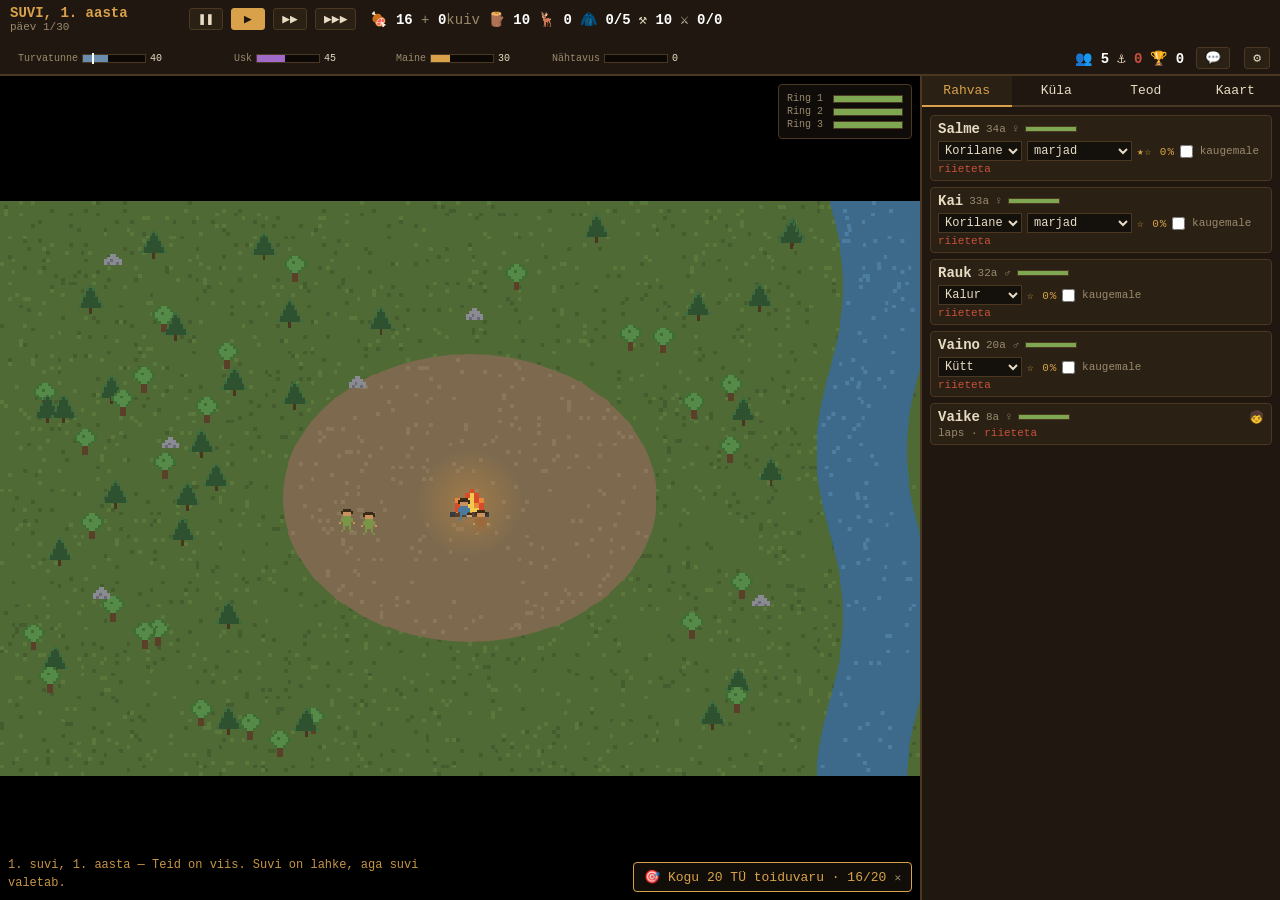
==== game/index.html @ e7b71b7c "Mobiilivaade: alumine leht, tegevusriba, kaheastmeline lahing Disaineri spetsi järgi (Winter Count M" ====
<!DOCTYPE html>
<html lang="et">
<head>
<meta charset="utf-8">
<title>Kiviaeg — jääda või liikuda</title>
<meta name="viewport" content="width=device-width, initial-scale=1">
<link rel="icon" type="image/svg+xml" href="/favicon.svg">
<link rel="stylesheet" href="css/style.css?v=22">
<link rel="stylesheet" href="css/mobile.css?v=22">
</head>
<body>
<div id="app">
  <!-- Top bar -->
  <div id="topbar">
    <div class="tb-group" id="tb-date">
      <span id="date-txt">1. suvi, 1. aasta</span>
      <span id="day-txt" class="dim">päev 1/30</span>
    </div>
    <div class="tb-group" id="tb-speed">
      <button class="spd" data-spd="0" title="Paus (tühik)">❚❚</button>
      <button class="spd" data-spd="1" title="Tavaline kiirus">▶</button>
      <button class="spd" data-spd="2" title="Kahekordne">▶▶</button>
      <button class="spd" data-spd="4" title="Neljakordne">▶▶▶</button>
    </div>
    <div class="tb-group" id="tb-res">
      <span class="res" id="res-toit" title="Värske toit rikneb ~6 päevaga. Kuivatatud säilib talve.">🍖 <b id="r-fresh">0</b> <span class="dim">+</span> <b id="r-dried">0</b><span class="dim">kuiv</span></span>
      <span class="res" id="res-mat" title="Materjal: puit, kivi, luu. Vajalik ehitisteks ja tööriistadeks.">🪵 <b id="r-mat">0</b></span>
      <span class="res" id="res-hides" title="Nahad tulevad ainult jahilt. Vajalikud talveriieteks.">🦌 <b id="r-hides">0</b></span>
      <span class="res" id="res-clothes" title="Talveriided: mitu inimest on riietatud / kokku">🧥 <b id="r-clothes">0/0</b></span>
      <span class="res" id="res-tool" title="Tööriistade kvaliteet. Meister hoiab korras, töökoht tõstab lage.">⚒ <b id="r-tool">0</b></span>
      <span class="res" id="res-gear" title="">⚔ <b id="r-gear">0</b></span>
    </div>
    <div class="tb-group" id="tb-meters">
      <div class="meter" id="m-sec" title=""><label>Turvatunne</label><div class="bar"><div class="fill sec"></div><div class="req"></div></div><span class="mval"></span></div>
      <div class="meter" id="m-faith" title="Usk on puhver raskuste vastu: kõrge usuga talutakse nälga ja surma ilma lahkumata."><label>Usk</label><div class="bar"><div class="fill faith"></div></div><span class="mval"></span></div>
      <div class="meter" id="m-rep" title="Maine määrab, kes tuleb: liitujad, kauplejad… või röövlid."><label>Maine</label><div class="bar"><div class="fill rep"></div></div><span class="mval"></span></div>
      <div class="meter" id="m-vis" title=""><label>Nähtavus</label><div class="bar"><div class="fill vis"></div></div><span class="mval"></span></div>
    </div>
    <div class="tb-group" id="tb-pop">
      <span id="pop-txt" title="Rahvaarv">👥 <b id="r-pop">0</b></span>
      <span id="leave-txt" title="Lahkumise hind: mis jääb maha, kui kolite. Iga ehitis tõstab seda.">⚓ <b id="r-leave">0</b></span>
      <span id="score-txt" title="Skoor koguneb iga elatud hooajaga: rahvaarv, varad, reliikviad, üle elatud talved, võidetud sõjaretked. Surm lõpetab kogumise.">🏆 <b id="r-score">0</b></span>
      <button id="btn-feedback" title="Saada tagasisidet">💬</button>
      <button id="tb-more" title="Rohkem näitajaid" aria-expanded="false">⌄</button>
    </div>
  </div>

  <!-- Main area -->
  <div id="main">
    <div id="canvas-wrap">
      <canvas id="game-canvas" width="960" height="600"></canvas>
      <div id="log-overlay"></div>
      <div id="ring-overlay" title="Ümbruse rikkus ringide kaupa. Kui ring tühjeneb, käivad töölised kaugemal: aeglasem ja ohtlikum.">
        <div class="ringbar" id="rb-0"><label>Ring 1</label><div class="rbar"><div class="rfill"></div></div></div>
        <div class="ringbar" id="rb-1"><label>Ring 2</label><div class="rbar"><div class="rfill"></div></div></div>
        <div class="ringbar" id="rb-2"><label>Ring 3</label><div class="rbar"><div class="rfill"></div></div></div>
      </div>
      <div id="away-overlay"></div>
      <div id="obj-bar" class="hidden"><span id="obj-title"></span><span id="obj-hide" title="Peida eesmärgid">✕</span></div>
    </div>

    <!-- Side panel -->
    <div id="side">
      <div id="sheet-handle" aria-hidden="true"><span class="sh-grip"></span><span class="sh-label">tõmba üles</span></div>
      <div id="tabs">
        <button class="tab active" data-tab="rahvas">Rahvas</button>
        <button class="tab" data-tab="kyla">Küla</button>
        <button class="tab" data-tab="teod">Teod</button>
        <button class="tab" data-tab="kaart">Kaart</button>
      </div>
      <div id="tab-rahvas" class="tabpage active"></div>
      <div id="tab-kyla" class="tabpage"></div>
      <div id="tab-teod" class="tabpage"></div>
      <div id="tab-kaart" class="tabpage"></div>
    </div>
  </div>
</div>

<!-- Mobiil: logi täisvaates -->
<div id="log-full">
  <div class="lf-head"><b>Sündmuste logi</b><button id="lf-close" aria-label="Sulge">✕</button></div>
  <div class="lf-body"></div>
</div>

<!-- Mobiil: tegevusriba -->
<nav id="mob-tabs" aria-label="Vaated">
  <button data-mtab="rahvas"><span class="mt-ico">◆</span><span class="mt-lab">Rahvas</span></button>
  <button data-mtab="kyla"><span class="mt-ico">▣</span><span class="mt-lab">Küla</span></button>
  <button data-mtab="teod"><span class="mt-ico">✦</span><span class="mt-lab">Teod</span></button>
  <button data-mtab="kaart"><span class="mt-ico">◇</span><span class="mt-lab">Kaart</span></button>
  <button id="mt-speed" title="Kiirus"><span class="mt-ico">⏸</span><span class="mt-lab">1×</span></button>
</nav>

<!-- Modal -->
<div id="modal-back" class="hidden">
  <div id="modal">
    <h2 id="modal-title"></h2>
    <div id="modal-body"></div>
    <div id="modal-choices"></div>
  </div>
</div>

<!-- Combat overlay -->
<div id="combat-back" class="hidden">
  <div id="combat-box">
    <h2 id="combat-title">Kokkupõrge</h2>
    <canvas id="combat-canvas" width="780" height="480"></canvas>
    <div id="combat-info"></div>
    <div id="combat-buttons">
      <button id="cb-endturn">Käik läbi</button>
      <button id="cb-flee" title="Kõik põgenevad. Kaotad saaki ja mainet, aga mitte inimesi.">Põgene</button>
      <button id="cb-auto" title="Lase lahingul ise laheneda.">Lahenda ise</button>
    </div>
    <button id="cb-confirm">⚔ Ründa</button>
    <div id="combat-log"></div>
  </div>
</div>

<script src="js/telemetry.js?v=22"></script>
<script src="js/util.js?v=22"></script>
<script src="js/data.js?v=22"></script>
<script src="js/sprites.js?v=22"></script>
<script src="js/world.js?v=22"></script>
<script src="js/objectives.js?v=22"></script>
<script src="js/person.js?v=22"></script>
<script src="js/sim.js?v=22"></script>
<script src="js/events.js?v=22"></script>
<script src="js/combat.js?v=22"></script>
<script src="js/render.js?v=22"></script>
<script src="js/bot.js?v=22"></script>
<script src="js/ui.js?v=22"></script>
<script src="js/mobile.js?v=22"></script>
<script src="js/admin.js?v=22"></script>
<script src="js/main.js?v=22"></script>
</body>
</html>
---- game/css/style.css ----
* { box-sizing: border-box; margin: 0; padding: 0; }
:root {
  --bg: #14100c;
  --panel: #201810;
  --panel2: #2a2014;
  --border: #4a3823;
  --txt: #e8dcc4;
  --dim: #9a8a6c;
  --accent: #d9a24a;
  --danger: #c9503c;
  --ok: #7fa650;
  --sec: #6a8caf;
  --faith: #a06ac9;
  --rep: #d9a24a;
}
html, body { height: 100%; }
body {
  background: var(--bg);
  color: var(--txt);
  font-family: "Courier New", ui-monospace, monospace;
  font-size: 14px;
  overflow: hidden;
}
#app { display: flex; flex-direction: column; height: 100vh; }
button {
  font-family: inherit; font-size: 13px;
  background: var(--panel2); color: var(--txt);
  border: 1px solid var(--border);
  padding: 4px 10px; cursor: pointer; border-radius: 3px;
}
button:hover { border-color: var(--accent); color: var(--accent); }
button:disabled { opacity: 0.4; cursor: default; }
button:disabled:hover { border-color: var(--border); color: var(--txt); }
.hidden { display: none !important; }
.dim { color: var(--dim); }
b { color: #fff; }

/* Topbar */
#topbar {
  display: flex; align-items: center; gap: 14px;
  background: var(--panel); border-bottom: 2px solid var(--border);
  padding: 5px 10px; flex-wrap: wrap; min-height: 40px;
}
.tb-group { display: flex; align-items: center; gap: 8px; }
#tb-date { min-width: 165px; flex-direction: column; align-items: flex-start; gap: 0; }
#date-txt { font-weight: bold; color: var(--accent); }
#day-txt { font-size: 11px; }
.spd { padding: 2px 8px; min-width: 34px; }
.spd.active { background: var(--accent); color: #201810; border-color: var(--accent); }
.res { white-space: nowrap; cursor: default; }
.meter { display: flex; align-items: center; gap: 4px; cursor: default; }
.meter label { font-size: 10px; color: var(--dim); width: 68px; text-align: right; }
.meter .bar { width: 64px; height: 9px; background: #0b0805; border: 1px solid var(--border); position: relative; }
.meter .fill { height: 100%; width: 50%; }
.meter .fill.sec { background: var(--sec); }
.meter .fill.faith { background: var(--faith); }
.meter .fill.rep { background: var(--rep); }
.meter .fill.vis { background: #c96a3c; }
.meter .req { position: absolute; top: -2px; bottom: -2px; width: 2px; background: #fff; }
.meter .mval { font-size: 10px; width: 26px; }
#tb-pop { margin-left: auto; }
#leave-txt b { color: var(--danger); }

/* Main */
#main { display: flex; flex: 1; min-height: 0; }
#canvas-wrap { position: relative; flex: 1; background: #000; display: flex; align-items: center; justify-content: center; overflow: hidden; }
#game-canvas { image-rendering: pixelated; max-width: 100%; max-height: 100%; }
#log-overlay {
  position: absolute; left: 8px; bottom: 8px; width: 46%;
  font-size: 12px; line-height: 1.45;
  pointer-events: none; text-shadow: 1px 1px 2px #000;
}
#log-overlay .logline { opacity: 0.92; }
#log-overlay .logline.evt { color: var(--accent); }
#log-overlay .logline.bad { color: #e06a55; }
#log-overlay .logline.good { color: #a5c97a; }
#ring-overlay { position: absolute; right: 8px; top: 8px; background: rgba(20,16,12,0.75); padding: 6px 8px; border: 1px solid var(--border); border-radius: 4px; }
.ringbar { display: flex; align-items: center; gap: 6px; margin: 2px 0; }
.ringbar label { font-size: 10px; color: var(--dim); width: 40px; }
.rbar { width: 70px; height: 8px; background: #0b0805; border: 1px solid var(--border); }
.rfill { height: 100%; background: var(--ok); }
#away-overlay { position: absolute; left: 8px; top: 8px; font-size: 11px; color: var(--dim); text-shadow: 1px 1px 2px #000; }

/* Side panel */
#side { width: 360px; background: var(--panel); border-left: 2px solid var(--border); display: flex; flex-direction: column; }
#tabs { display: flex; }
.tab { flex: 1; border-radius: 0; border: none; border-bottom: 2px solid var(--border); padding: 7px 0; background: var(--panel); }
.tab.active { background: var(--panel2); color: var(--accent); border-bottom-color: var(--accent); }
.tabpage { display: none; overflow-y: auto; padding: 8px; flex: 1; }
.tabpage.active { display: block; }

/* People list */
.prow { border: 1px solid var(--border); border-radius: 4px; padding: 5px 7px; margin-bottom: 6px; background: var(--panel2); }
.prow.dead { opacity: 0.5; }
.prow .phead { display: flex; align-items: center; gap: 6px; }
.prow .pname { font-weight: bold; }
.prow .page { color: var(--dim); font-size: 11px; }
.prow .pstat { margin-left: auto; font-size: 12px; }
.prow .pctrl { display: flex; gap: 5px; margin-top: 4px; align-items: center; flex-wrap: wrap; }
.prow select { background: var(--bg); color: var(--txt); border: 1px solid var(--border); font-family: inherit; font-size: 12px; padding: 1px 2px; max-width: 105px; }
.prow .skill { color: var(--accent); font-size: 11px; letter-spacing: 1px; }
.prow .hbar { width: 52px; height: 6px; background: #0b0805; border: 1px solid var(--border); display: inline-block; }
.prow .hfill { height: 100%; background: var(--ok); display: block; }
.prow .tags { font-size: 11px; color: var(--dim); margin-top: 2px; }
.prow .tags .warn { color: var(--danger); }
.prow .tags .relic { color: var(--faith); }
.prow label.far { font-size: 11px; color: var(--dim); cursor: pointer; white-space: nowrap; }
.prow label.far input { vertical-align: middle; }

/* Küla tab */
.bldrow { border: 1px solid var(--border); border-radius: 4px; padding: 6px 8px; margin-bottom: 6px; background: var(--panel2); }
.bldrow .bhead { display: flex; align-items: center; }
.bldrow .bname { font-weight: bold; }
.bldrow .bcount { color: var(--accent); margin-left: 6px; }
.bldrow .bbtn { margin-left: auto; }
.bldrow .bdesc { font-size: 11px; color: var(--dim); margin-top: 3px; line-height: 1.35; }
.bldrow .bcost { font-size: 11px; margin-top: 2px; }
.buildq { font-size: 12px; color: var(--accent); margin: 6px 0; }
.sechead { color: var(--accent); font-weight: bold; margin: 10px 0 5px; border-bottom: 1px solid var(--border); padding-bottom: 2px; }

/* Teod tab */
.act { border: 1px solid var(--border); border-radius: 4px; padding: 7px 8px; margin-bottom: 7px; background: var(--panel2); }
.act .ahead { display: flex; align-items: center; }
.act .aname { font-weight: bold; }
.act .abtn { margin-left: auto; }
.act .adesc { font-size: 11px; color: var(--dim); margin-top: 3px; line-height: 1.4; }
.act .areq { font-size: 11px; color: var(--danger); margin-top: 2px; }

/* Kaart tab */
#region-canvas { width: 100%; border: 1px solid var(--border); border-radius: 4px; background: #1a140d; image-rendering: pixelated; }
.sitecard { border: 1px solid var(--border); border-radius: 4px; padding: 6px 8px; margin: 6px 0; background: var(--panel2); font-size: 12px; line-height: 1.4; }
.sitecard .sname { font-weight: bold; color: var(--accent); }
.sitecard button { margin-top: 4px; margin-right: 4px; font-size: 12px; }
.nbrow { font-size: 12px; margin: 4px 0; line-height: 1.4; }

/* Modal */
#modal-back {
  position: fixed; inset: 0; background: rgba(0,0,0,0.65);
  display: flex; align-items: center; justify-content: center; z-index: 50;
}
#modal {
  width: 520px; max-width: 92vw; max-height: 84vh; overflow-y: auto;
  background: var(--panel); border: 2px solid var(--accent); border-radius: 6px;
  padding: 18px 20px;
}
#modal h2 { color: var(--accent); margin-bottom: 10px; font-size: 18px; }
#modal-body { line-height: 1.55; white-space: pre-wrap; }
#modal-body .quote { color: var(--dim); font-style: italic; }
#modal-choices { margin-top: 14px; display: flex; flex-direction: column; gap: 7px; }
#modal-choices button { text-align: left; padding: 7px 10px; }
#modal-choices .csub { display: block; font-size: 11px; color: var(--dim); margin-top: 2px; }

/* Combat */
#combat-back {
  position: fixed; inset: 0; background: rgba(0,0,0,0.78);
  display: flex; align-items: center; justify-content: center; z-index: 60;
}
#combat-box {
  background: var(--panel); border: 2px solid var(--danger); border-radius: 6px;
  padding: 12px 16px; max-width: 96vw;
}
#combat-box h2 { color: var(--danger); font-size: 16px; margin-bottom: 6px; }
#combat-canvas { image-rendering: pixelated; border: 1px solid var(--border); display: block; max-width: 90vw; }
#combat-info { font-size: 12px; margin: 6px 0; min-height: 18px; color: var(--accent); }
#combat-buttons { display: flex; gap: 8px; }
#combat-log { font-size: 11px; color: var(--dim); margin-top: 6px; max-height: 70px; overflow-y: auto; line-height: 1.4; width: 780px; max-width: 90vw; }

@media (max-width: 1100px) {
  #side { width: 300px; }
}

/* Balansipaneel (admin) */
#ad-gear { padding: 2px 8px; margin-left: 6px; }
#admin-drawer {
  position: fixed; top: 0; right: 0; bottom: 0; width: 420px; max-width: 95vw;
  background: var(--panel); border-left: 2px solid var(--accent);
  z-index: 80; overflow-y: auto; padding: 10px 12px; font-size: 12px;
}
#admin-drawer .ad-head { display: flex; align-items: center; margin-bottom: 6px; }
#admin-drawer .ad-head b { color: var(--accent); font-size: 14px; }
#admin-drawer .ad-x { margin-left: auto; cursor: pointer; padding: 2px 8px; color: var(--dim); }
#admin-drawer .ad-x:hover { color: var(--danger); }
#admin-drawer .ad-note { color: var(--dim); font-size: 11px; line-height: 1.4; margin: 6px 0; }
#admin-drawer .ad-btnrow { display: flex; gap: 5px; flex-wrap: wrap; margin: 6px 0; }
#admin-drawer .ad-btnrow button, #admin-drawer .ad-lab button, #admin-drawer .ad-cheats button { font-size: 11px; padding: 3px 7px; }
#admin-drawer .ad-grp { border: 1px solid var(--border); border-radius: 4px; margin: 6px 0; padding: 4px 8px; background: var(--panel2); }
#admin-drawer .ad-grp summary { cursor: pointer; color: var(--accent); font-weight: bold; padding: 3px 0; }
#admin-drawer .ad-row { display: flex; align-items: center; gap: 5px; margin: 3px 0; }
#admin-drawer .ad-row label { flex: 1; min-width: 120px; color: var(--txt); }
#admin-drawer .ad-inputs { display: flex; gap: 3px; }
#admin-drawer input[type=number] {
  width: 58px; background: var(--bg); color: var(--txt); border: 1px solid var(--border);
  font-family: inherit; font-size: 11px; padding: 2px 3px;
}
#admin-drawer input.ad-changed { border-color: var(--accent); color: var(--accent); }
#admin-drawer .ad-undo { cursor: pointer; color: var(--dim); padding: 0 3px; }
#admin-drawer .ad-undo:hover { color: var(--accent); }
#admin-drawer .ad-rownote { color: var(--dim); font-size: 10px; margin: -2px 0 3px 4px; }
#admin-drawer pre {
  background: var(--bg); border: 1px solid var(--border); border-radius: 3px;
  padding: 6px; font-size: 10px; line-height: 1.45; white-space: pre-wrap;
  max-height: 220px; overflow-y: auto; margin-top: 5px;
}
#admin-drawer .ad-cheats button { margin: 2px 2px; }
#admin-drawer .ad-lab label { color: var(--dim); }
#admin-drawer .ad-lab input { width: 48px; }
#admin-drawer #ad-io textarea {
  width: 100%; background: var(--bg); color: var(--txt);
  border: 1px solid var(--border); border-radius: 3px;
  font-family: inherit; font-size: 10px; padding: 4px; resize: vertical;
}

/* Tagasiside */
#btn-feedback { padding: 2px 8px; margin-left: 4px; }
#fb-box { position: fixed; inset: 0; background: rgba(0,0,0,0.6); display: flex;
  align-items: center; justify-content: center; z-index: 90; }
#fb-box .fb-inner { background: var(--panel); border: 2px solid var(--accent); border-radius: 6px;
  padding: 16px 18px; width: 420px; max-width: 92vw; }
#fb-box b { color: var(--accent); }
#fb-box p { font-size: 12px; color: var(--dim); margin: 8px 0; }
#fb-box textarea { width: 100%; background: var(--bg); color: var(--txt);
  border: 1px solid var(--border); border-radius: 3px; font-family: inherit; padding: 6px; }
#fb-box .fb-btns { display: flex; gap: 8px; margin-top: 10px; }

/* Edenemisribad (ehitus, riided, varustus) */
.progrow { display: flex; align-items: center; gap: 6px; margin: 3px 0 3px 2px; font-size: 11px; }
.progrow .plabel { flex: 0 0 110px; color: var(--txt); }
.progrow .pbar { flex: 1; height: 8px; background: #0b0805; border: 1px solid var(--border); display: block; }
.progrow .pfill { height: 100%; background: var(--accent); display: block; }
.progrow .pval { flex: 0 0 74px; text-align: right; color: var(--dim); }

/* Eesmärgiriba */
#obj-bar {
  position: absolute; right: 8px; bottom: 8px;
  background: rgba(20,16,12,0.88); border: 1px solid var(--accent); border-radius: 4px;
  padding: 6px 10px; font-size: 13px; color: var(--accent);
  display: flex; align-items: center; gap: 8px; max-width: 46%;
}
#obj-bar #obj-hide { color: var(--dim); cursor: pointer; font-size: 11px; }
#obj-bar #obj-hide:hover { color: var(--danger); }
#obj-toast {
  position: absolute; left: 50%; top: 38%; transform: translateX(-50%);
  background: rgba(20,16,12,0.92); border: 2px solid var(--ok); border-radius: 6px;
  padding: 10px 22px; font-size: 17px; font-weight: bold; color: var(--ok);
  animation: objpop 4s ease-out forwards; pointer-events: none; z-index: 40;
}
@keyframes objpop {
  0% { transform: translateX(-50%) scale(0.6); opacity: 0; }
  10% { transform: translateX(-50%) scale(1.1); opacity: 1; }
  20% { transform: translateX(-50%) scale(1); }
  80% { opacity: 1; }
  100% { opacity: 0; }
}
---- game/css/mobile.css ----
/* mobile.css — mobiilivaade (disainer: "Sama mäng, väiksem ekraan").
   Jaotus: ülariba 98 · laager 330 · eesmärk 36 · alumine leht · tegevusriba 64.
   Kõik lauaarvuti stiilid jäävad puutumata — see fail elab media query taga. */

/* Lauaarvutis on mobiilielemendid peidus */
#mob-tabs, #sheet-handle, #tb-more, #log-full { display: none; }

@media (max-width: 820px) {

  :root {
    --mob-top: 98px;
    --sheet-peek: 128px;
    --mob-obj: 36px;
    --mob-tabs: 64px;
    --sp-1: 4px; --sp-2: 6px; --sp-3: 8px; --sp-4: 12px;
    --sp-5: 16px; --sp-6: 24px; --sp-7: 28px;
  }

  html, body { overscroll-behavior: none; }
  #app { height: 100vh; height: 100dvh; }

  /* ---------- ülariba: 15 näitajast 7 ---------- */
  #topbar {
    height: var(--mob-top);
    min-height: var(--mob-top);
    padding: var(--sp-3) var(--sp-4);
    gap: var(--sp-3) var(--sp-5);
    align-content: flex-start;
    position: relative;
    overflow: hidden;
  }
  #topbar.tb-open {
    height: auto;
    max-height: 62vh;
    overflow-y: auto;
    padding-bottom: var(--sp-5);
  }

  #tb-date { min-width: 0; flex: 1 1 100%; flex-direction: row; align-items: baseline; gap: var(--sp-3); }
  #date-txt { font-size: 12px; letter-spacing: .12em; text-transform: uppercase; }
  #day-txt { font-size: 11px; }

  /* teisesed näitajad peidus, kuni ⌄ avab */
  #res-hides, #res-clothes, #res-tool, #res-gear,
  #m-faith, #m-rep, #m-vis, #leave-txt, #score-txt, #btn-feedback { display: none; }
  #topbar.tb-open #res-hides, #topbar.tb-open #res-clothes,
  #topbar.tb-open #res-tool, #topbar.tb-open #res-gear,
  #topbar.tb-open #m-faith, #topbar.tb-open #m-rep, #topbar.tb-open #m-vis,
  #topbar.tb-open #leave-txt, #topbar.tb-open #score-txt,
  #topbar.tb-open #btn-feedback { display: flex; }
  #topbar.tb-open #res-hides, #topbar.tb-open #res-clothes,
  #topbar.tb-open #res-tool, #topbar.tb-open #res-gear,
  #topbar.tb-open #leave-txt, #topbar.tb-open #score-txt { display: inline; }

  #tb-res { gap: var(--sp-4); font-size: 13px; flex-wrap: wrap; }
  #tb-meters { gap: var(--sp-4); flex-wrap: wrap; }
  .meter label { width: auto; font-size: 9px; letter-spacing: .1em; }
  .meter .bar { width: 54px; }

  /* kiirusnupud: ülaribal ainult paus+jooksuta, ülejäänu tegevusribalt */
  #tb-speed { gap: var(--sp-2); }
  #tb-speed .spd { min-width: 40px; height: 34px; font-size: 12px; }
  #tb-speed .spd[data-spd="2"], #tb-speed .spd[data-spd="4"] { display: none; }
  #topbar.tb-open #tb-speed .spd[data-spd="2"],
  #topbar.tb-open #tb-speed .spd[data-spd="4"] { display: inline-block; }

  #tb-pop { margin-left: auto; gap: var(--sp-4); font-size: 13px; align-items: center; }

  #tb-more {
    display: inline-flex; align-items: center; justify-content: center;
    width: 34px; height: 34px; padding: 0; font-size: 14px; line-height: 1;
    background: var(--panel2); border: 1px solid var(--border); border-radius: 3px;
  }
  #topbar.tb-open #tb-more { transform: rotate(180deg); }

  /* ---------- põhiala: laager riba, paneel alumise lehena ---------- */
  #main { display: block; position: relative; height: calc(100% - var(--mob-top)); }

  #canvas-wrap {
    height: calc(100% - var(--sheet-peek) - var(--mob-tabs));
    min-height: 220px;
    width: 100%;
    border-bottom: 1px solid var(--border);
  }
  #game-canvas {
    width: 100%; height: 100%;
    max-width: none; max-height: none;
    object-fit: cover;
    flex: 1 1 auto;
  }

  /* laagri kihid: väiksemad, aga loetavad */
  #ring-overlay { top: var(--sp-3); right: var(--sp-3); padding: var(--sp-2) var(--sp-3); }
  #ring-overlay .ringbar label { width: 34px; font-size: 9px; }
  #ring-overlay .rbar { width: 46px; }
  #away-overlay { top: var(--sp-3); left: var(--sp-3); font-size: 10px; max-width: 45%; }

  /* logi: kaks viimast rida laagri all servas, puude peale avaneb täislehena */
  #log-overlay {
    left: 0; right: 0; bottom: var(--mob-obj); width: 100%;
    height: 56px; overflow: hidden;
    padding: var(--sp-2) var(--sp-4);
    background: linear-gradient(to top, rgba(20,16,12,.94), rgba(20,16,12,.55) 70%, transparent);
    font-family: Georgia, "Times New Roman", serif;
    font-size: 13px; line-height: 1.45;
    display: flex; flex-direction: column; justify-content: flex-end;
    pointer-events: auto;
  }
  #log-overlay .logline { display: none; }
  #log-overlay .logline:nth-last-child(-n+2) { display: block; }

  /* eesmärgiriba: laagri alumises servas üle kogu laiuse (mitte canvas'i kõrval) */
  #obj-bar {
    position: absolute; left: 0; right: 0; bottom: 0; margin: 0; width: 100%;
    height: var(--mob-obj); border-radius: 0;
    border-left: none; border-right: none; border-bottom: none;
    padding: 0 var(--sp-4); font-size: 12px;
    background: rgba(20,16,12,.92);
    max-width: none; right: 0;
  }

  /* ---------- alumine leht ---------- */
  #side {
    position: absolute; left: 0; right: 0; bottom: var(--mob-tabs);
    width: 100%;
    border-left: none; border-top: 1px solid var(--accent);
    border-radius: 10px 10px 0 0;
    box-shadow: 0 -8px 24px rgba(0,0,0,.45);
    transition: height .22s ease;
    z-index: 20;
  }
  #side { height: var(--sheet-peek); }
  #side.sheet-half { height: 46vh; }
  #side.sheet-full { height: calc(100% - var(--mob-top) - 8px); }

  #sheet-handle {
    display: flex; flex-direction: column; align-items: center; gap: 3px;
    padding: var(--sp-2) 0 var(--sp-1);
    cursor: grab; touch-action: none;
  }
  .sh-grip { display: block; width: 40px; height: 4px; border-radius: 2px; background: var(--border); }
  .sh-label { font-size: 9px; letter-spacing: .14em; text-transform: uppercase; color: var(--dim); }
  #side.sheet-full .sh-label, #side.sheet-half .sh-label { visibility: hidden; }

  #tabs { display: none; }              /* vahekaardid liiguvad tegevusribale */
  .tabpage { padding: var(--sp-4); }

  /* puutealad: 44px miinimum */
  .prow { padding: var(--sp-3) var(--sp-4); margin-bottom: var(--sp-3); }
  .prow .pctrl { gap: var(--sp-3); margin-top: var(--sp-3); }
  .prow select {
    min-height: 44px; font-size: 14px; padding: 0 var(--sp-3);
    max-width: none; flex: 1 1 auto; border-radius: 3px;
  }
  .prow label.far {
    display: inline-flex; align-items: center; gap: var(--sp-3);
    min-height: 44px; font-size: 13px;
  }
  .prow label.far input { width: 22px; height: 22px; }
  .prow .pname { font-size: 15px; }

  .bldrow, .act, .sitecard { padding: var(--sp-4); margin-bottom: var(--sp-3); }
  .bldrow button, .act button, .sitecard button, #btn-ration, #btn-clothes {
    min-height: 44px; font-size: 13px; padding: 0 var(--sp-5);
  }
  .act .adesc, .bldrow .bdesc { font-size: 12px; }
  .tabpage select { min-height: 44px; font-size: 14px; }

  /* ---------- tegevusriba ---------- */
  #mob-tabs {
    display: grid; grid-template-columns: repeat(5, 1fr);
    position: fixed; left: 0; right: 0; bottom: 0;
    height: var(--mob-tabs);
    background: var(--panel); border-top: 1px solid var(--border);
    z-index: 30;
    padding-bottom: env(safe-area-inset-bottom, 0);
  }
  #mob-tabs button {
    display: flex; flex-direction: column; align-items: center; justify-content: center;
    gap: 3px; background: none; border: none; border-radius: 0;
    color: var(--dim); font-size: 10px; letter-spacing: .08em;
    padding: 0; height: 100%;
  }
  #mob-tabs button .mt-ico { font-size: 15px; line-height: 1; }
  #mob-tabs button.active { color: var(--accent); background: var(--panel2); }
  #mob-tabs button:hover { color: var(--accent); }
  #mt-speed .mt-lab { font-variant-numeric: tabular-nums; }

  /* ---------- logi täisvaade ---------- */
  #log-full {
    display: none; position: fixed; inset: 0; z-index: 55;
    background: var(--bg); flex-direction: column;
  }
  #log-full.open { display: flex; }
  #log-full .lf-head {
    display: flex; align-items: center; justify-content: space-between;
    padding: var(--sp-5) var(--sp-4); border-bottom: 1px solid var(--border);
  }
  #log-full .lf-head b { color: var(--accent); font-size: 14px; }
  #log-full .lf-head button { min-height: 44px; min-width: 44px; background: none; border: none; font-size: 16px; }
  #log-full .lf-body {
    flex: 1; overflow-y: auto; padding: var(--sp-5) var(--sp-4);
    font-family: Georgia, "Times New Roman", serif; font-size: 15px; line-height: 1.6;
  }
  #log-full .lf-body div { margin-bottom: var(--sp-4); }
  #log-full .lf-body .evt { color: var(--accent); }
  #log-full .lf-body .bad { color: #e06a55; }
  #log-full .lf-body .good { color: #a5c97a; }

  /* ---------- modaalid: proosa üleval, valikud pöidla all ---------- */
  #modal {
    width: 100%; max-width: none; max-height: 100%;
    height: 100%; border-radius: 0; border: none;
    padding: var(--sp-6) var(--sp-5);
    display: flex; flex-direction: column;
  }
  #modal h2 { font-size: 22px; line-height: 1.2; }
  #modal-body { font-size: 17px; line-height: 1.62; flex: 1; overflow-y: auto; }
  #modal-choices { margin-top: var(--sp-5); gap: var(--sp-3); }
  #modal-choices button { min-height: 56px; padding: var(--sp-4) var(--sp-5); font-size: 14px; }

  /* ---------- lahing: kaheastmeline sihtimine ---------- */
  #combat-box { padding: var(--sp-4) var(--sp-3); width: 100%; max-width: none; }
  #combat-canvas { width: 100%; height: auto; }
  #combat-log { width: 100%; font-size: 12px; max-height: 56px; }
  #combat-info { font-size: 14.5px; line-height: 1.5; }
  #combat-buttons { gap: var(--sp-3); }
  #combat-buttons button { flex: 1; min-height: 48px; font-size: 13px; }
  #cb-confirm {
    display: none; width: 100%; min-height: 56px; margin: var(--sp-3) 0 0;
    background: var(--danger); color: #14100c; border-color: var(--danger);
    font-size: 14px; letter-spacing: .08em;
  }
  #cb-confirm.show { display: block; }

  /* ---------- balansipaneel mahub ekraanile ---------- */
  #admin-drawer { width: 100%; }
}

/* Kitsam telefon: laager 300px, mõõdikutest ainult turvatunne */
@media (max-width: 380px) {
  :root { --sheet-peek: 116px; }
  #m-sec .meter label { display: none; }
  #tb-res { font-size: 12px; gap: 10px; }
}
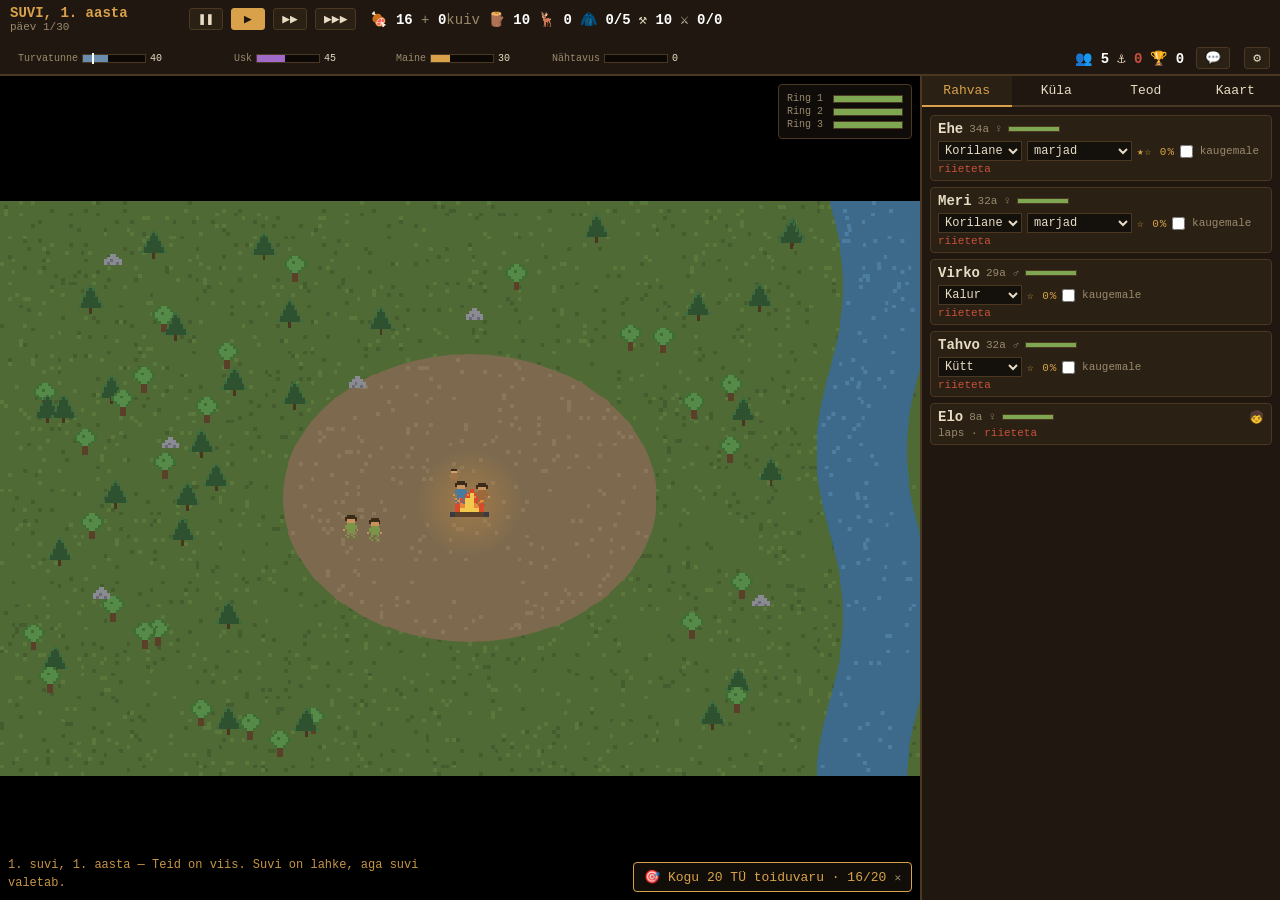
==== commit 76e588b9: "Mobiil: tagasiside päris seadmest - ülariba kompaktne: kõik näitajad mahuvad, ⌄ ja ⚙ eemaldatud (adm" ====
--- a/game/index.html
+++ b/game/index.html
@@ -5,8 +5,8 @@
 <title>Kiviaeg — jääda või liikuda</title>
 <meta name="viewport" content="width=device-width, initial-scale=1">
 <link rel="icon" type="image/svg+xml" href="/favicon.svg">
-<link rel="stylesheet" href="css/style.css?v=22">
-<link rel="stylesheet" href="css/mobile.css?v=22">
+<link rel="stylesheet" href="css/style.css?v=25">
+<link rel="stylesheet" href="css/mobile.css?v=25">
 </head>
 <body>
 <div id="app">
@@ -116,21 +116,21 @@
   </div>
 </div>
 
-<script src="js/telemetry.js?v=22"></script>
-<script src="js/util.js?v=22"></script>
-<script src="js/data.js?v=22"></script>
-<script src="js/sprites.js?v=22"></script>
-<script src="js/world.js?v=22"></script>
-<script src="js/objectives.js?v=22"></script>
-<script src="js/person.js?v=22"></script>
-<script src="js/sim.js?v=22"></script>
-<script src="js/events.js?v=22"></script>
-<script src="js/combat.js?v=22"></script>
-<script src="js/render.js?v=22"></script>
-<script src="js/bot.js?v=22"></script>
-<script src="js/ui.js?v=22"></script>
-<script src="js/mobile.js?v=22"></script>
-<script src="js/admin.js?v=22"></script>
-<script src="js/main.js?v=22"></script>
+<script src="js/telemetry.js?v=25"></script>
+<script src="js/util.js?v=25"></script>
+<script src="js/data.js?v=25"></script>
+<script src="js/sprites.js?v=25"></script>
+<script src="js/world.js?v=25"></script>
+<script src="js/objectives.js?v=25"></script>
+<script src="js/person.js?v=25"></script>
+<script src="js/sim.js?v=25"></script>
+<script src="js/events.js?v=25"></script>
+<script src="js/combat.js?v=25"></script>
+<script src="js/render.js?v=25"></script>
+<script src="js/bot.js?v=25"></script>
+<script src="js/ui.js?v=25"></script>
+<script src="js/mobile.js?v=25"></script>
+<script src="js/admin.js?v=25"></script>
+<script src="js/main.js?v=25"></script>
 </body>
 </html>
--- a/game/css/mobile.css
+++ b/game/css/mobile.css
@@ -19,90 +19,78 @@
   html, body { overscroll-behavior: none; }
   #app { height: 100vh; height: 100dvh; }
 
-  /* ---------- ülariba: 15 näitajast 7 ---------- */
+  /* ---------- ülariba: kõik mahub, kolm tihedat rida ---------- */
   #topbar {
-    height: var(--mob-top);
-    min-height: var(--mob-top);
-    padding: var(--sp-3) var(--sp-4);
-    gap: var(--sp-3) var(--sp-5);
+    height: auto;
+    min-height: 0;
+    padding: var(--sp-2) var(--sp-4) var(--sp-3);
+    gap: var(--sp-2) var(--sp-4);
     align-content: flex-start;
-    position: relative;
-    overflow: hidden;
-  }
-  #topbar.tb-open {
-    height: auto;
-    max-height: 62vh;
-    overflow-y: auto;
-    padding-bottom: var(--sp-5);
-  }
-
-  #tb-date { min-width: 0; flex: 1 1 100%; flex-direction: row; align-items: baseline; gap: var(--sp-3); }
-  #date-txt { font-size: 12px; letter-spacing: .12em; text-transform: uppercase; }
-  #day-txt { font-size: 11px; }
-
-  /* teisesed näitajad peidus, kuni ⌄ avab */
-  #res-hides, #res-clothes, #res-tool, #res-gear,
-  #m-faith, #m-rep, #m-vis, #leave-txt, #score-txt, #btn-feedback { display: none; }
-  #topbar.tb-open #res-hides, #topbar.tb-open #res-clothes,
-  #topbar.tb-open #res-tool, #topbar.tb-open #res-gear,
-  #topbar.tb-open #m-faith, #topbar.tb-open #m-rep, #topbar.tb-open #m-vis,
-  #topbar.tb-open #leave-txt, #topbar.tb-open #score-txt,
-  #topbar.tb-open #btn-feedback { display: flex; }
-  #topbar.tb-open #res-hides, #topbar.tb-open #res-clothes,
-  #topbar.tb-open #res-tool, #topbar.tb-open #res-gear,
-  #topbar.tb-open #leave-txt, #topbar.tb-open #score-txt { display: inline; }
-
-  #tb-res { gap: var(--sp-4); font-size: 13px; flex-wrap: wrap; }
-  #tb-meters { gap: var(--sp-4); flex-wrap: wrap; }
-  .meter label { width: auto; font-size: 9px; letter-spacing: .1em; }
-  .meter .bar { width: 54px; }
-
-  /* kiirusnupud: ülaribal ainult paus+jooksuta, ülejäänu tegevusribalt */
-  #tb-speed { gap: var(--sp-2); }
-  #tb-speed .spd { min-width: 40px; height: 34px; font-size: 12px; }
-  #tb-speed .spd[data-spd="2"], #tb-speed .spd[data-spd="4"] { display: none; }
-  #topbar.tb-open #tb-speed .spd[data-spd="2"],
-  #topbar.tb-open #tb-speed .spd[data-spd="4"] { display: inline-block; }
-
-  #tb-pop { margin-left: auto; gap: var(--sp-4); font-size: 13px; align-items: center; }
-
-  #tb-more {
-    display: inline-flex; align-items: center; justify-content: center;
-    width: 34px; height: 34px; padding: 0; font-size: 14px; line-height: 1;
-    background: var(--panel2); border: 1px solid var(--border); border-radius: 3px;
-  }
-  #topbar.tb-open #tb-more { transform: rotate(180deg); }
-
+    font-size: 12px;
+  }
+
+  /* rida 1: kuupäev + kõik neli kiirusnuppu */
+  #tb-date { min-width: 0; flex: 1 1 auto; flex-direction: row; align-items: baseline; gap: var(--sp-3); }
+  #date-txt { font-size: 11.5px; letter-spacing: .1em; text-transform: uppercase; }
+  #day-txt { font-size: 10.5px; }
+
+  #tb-speed { gap: 3px; order: 2; }
+  #tb-speed .spd { min-width: 34px; height: 28px; padding: 0 4px; font-size: 10px; line-height: 1; }
+
+  /* rida 2: ressursid tihedalt */
+  #tb-res { order: 3; flex: 1 1 100%; gap: var(--sp-4); font-size: 12px; flex-wrap: wrap; }
+  #tb-res .res { white-space: nowrap; }
+  #tb-res .dim { font-size: 10px; }
+
+  /* rida 3: mõõdikud lühendatult + rahvas/skoor */
+  #tb-meters { order: 4; flex: 1 1 auto; gap: var(--sp-3) var(--sp-4); flex-wrap: wrap; }
+  .meter { gap: 3px; }
+  .meter label { width: auto; font-size: 9px; letter-spacing: .06em; }
+  .meter .bar { width: 34px; height: 7px; }
+  .meter .mval { font-size: 9px; width: 18px; }
+
+  #tb-pop { order: 5; margin-left: auto; gap: var(--sp-3); font-size: 12px; align-items: center; }
+  #tb-pop b { font-size: 12px; }
+
+  /* nool ja arendajapaneeli nupp ära — admin avaneb pika vajutusega kuupäeval */
+  #tb-more, #btn-feedback ~ #ad-gear, #ad-gear { display: none !important; }
+  #btn-feedback { padding: 1px 6px; font-size: 11px; }
   /* ---------- põhiala: laager riba, paneel alumise lehena ---------- */
-  #main { display: block; position: relative; height: calc(100% - var(--mob-top)); }
+  #main { display: flex; flex-direction: column; position: relative;
+    height: calc(100% - var(--mob-top)); padding-bottom: var(--mob-tabs); }
 
   #canvas-wrap {
-    height: calc(100% - var(--sheet-peek) - var(--mob-tabs));
-    min-height: 220px;
+    flex: 0 0 27vh;
+    min-height: 150px; max-height: 260px;
     width: 100%;
     border-bottom: 1px solid var(--border);
-  }
+    transition: flex-basis .22s ease;
+  }
+  #main.camp-min #canvas-wrap { flex-basis: 0; min-height: 0; border-bottom: none; }
   #game-canvas {
     width: 100%; height: 100%;
     max-width: none; max-height: none;
     object-fit: cover;
+    object-position: center 52%;
     flex: 1 1 auto;
   }
 
   /* laagri kihid: väiksemad, aga loetavad */
   #ring-overlay { top: var(--sp-3); right: var(--sp-3); padding: var(--sp-2) var(--sp-3); }
-  #ring-overlay .ringbar label { width: 34px; font-size: 9px; }
-  #ring-overlay .rbar { width: 46px; }
-  #away-overlay { top: var(--sp-3); left: var(--sp-3); font-size: 10px; max-width: 45%; }
+  #ring-overlay { padding: 3px 5px; }
+  #ring-overlay .ringbar { margin: 1px 0; gap: 4px; }
+  #ring-overlay .ringbar label { width: auto; min-width: 22px; font-size: 8px; white-space: nowrap; }
+  #ring-overlay .rbar { width: 34px; height: 6px; }
+  #away-overlay { top: var(--sp-2); left: var(--sp-2); font-size: 9px; max-width: 44%; }
 
   /* logi: kaks viimast rida laagri all servas, puude peale avaneb täislehena */
   #log-overlay {
     left: 0; right: 0; bottom: var(--mob-obj); width: 100%;
-    height: 56px; overflow: hidden;
+    height: 48px; overflow: hidden;
     padding: var(--sp-2) var(--sp-4);
     background: linear-gradient(to top, rgba(20,16,12,.94), rgba(20,16,12,.55) 70%, transparent);
     font-family: Georgia, "Times New Roman", serif;
-    font-size: 13px; line-height: 1.45;
+    font-size: 12.5px; line-height: 1.4;
     display: flex; flex-direction: column; justify-content: flex-end;
     pointer-events: auto;
   }
@@ -121,43 +109,45 @@
 
   /* ---------- alumine leht ---------- */
   #side {
-    position: absolute; left: 0; right: 0; bottom: var(--mob-tabs);
-    width: 100%;
+    position: static;
+    width: 100%; flex: 1 1 auto; min-height: 0;
     border-left: none; border-top: 1px solid var(--accent);
     border-radius: 10px 10px 0 0;
-    box-shadow: 0 -8px 24px rgba(0,0,0,.45);
-    transition: height .22s ease;
-    z-index: 20;
-  }
-  #side { height: var(--sheet-peek); }
-  #side.sheet-half { height: 46vh; }
-  #side.sheet-full { height: calc(100% - var(--mob-top) - 8px); }
+    box-shadow: 0 -6px 18px rgba(0,0,0,.4);
+  }
 
   #sheet-handle {
-    display: flex; flex-direction: column; align-items: center; gap: 3px;
+    display: flex; align-items: center; justify-content: center; gap: var(--sp-3);
     padding: var(--sp-2) 0 var(--sp-1);
-    cursor: grab; touch-action: none;
+    min-height: 26px; cursor: pointer;
   }
   .sh-grip { display: block; width: 40px; height: 4px; border-radius: 2px; background: var(--border); }
   .sh-label { font-size: 9px; letter-spacing: .14em; text-transform: uppercase; color: var(--dim); }
-  #side.sheet-full .sh-label, #side.sheet-half .sh-label { visibility: hidden; }
+  .sh-label { font-size: 8.5px; }
 
   #tabs { display: none; }              /* vahekaardid liiguvad tegevusribale */
   .tabpage { padding: var(--sp-4); }
 
   /* puutealad: 44px miinimum */
-  .prow { padding: var(--sp-3) var(--sp-4); margin-bottom: var(--sp-3); }
-  .prow .pctrl { gap: var(--sp-3); margin-top: var(--sp-3); }
+  /* inimese kaart: kaks rida, ~poole madalam kui enne */
+  .prow { padding: var(--sp-2) var(--sp-3); margin-bottom: var(--sp-2); }
+  .prow .phead { gap: var(--sp-2); }
+  .prow .pname { font-size: 13.5px; }
+  .prow .page { font-size: 10px; }
+  .prow .hbar { width: 42px; height: 5px; }
+  .prow .pctrl { gap: var(--sp-2); margin-top: var(--sp-2); flex-wrap: nowrap; align-items: center; }
   .prow select {
-    min-height: 44px; font-size: 14px; padding: 0 var(--sp-3);
-    max-width: none; flex: 1 1 auto; border-radius: 3px;
-  }
+    min-height: 38px; font-size: 12.5px; padding: 0 var(--sp-2);
+    max-width: none; flex: 1 1 0; min-width: 0; border-radius: 3px;
+  }
+  .prow .skill { font-size: 10px; flex: none; }
   .prow label.far {
-    display: inline-flex; align-items: center; gap: var(--sp-3);
-    min-height: 44px; font-size: 13px;
-  }
-  .prow label.far input { width: 22px; height: 22px; }
-  .prow .pname { font-size: 15px; }
+    display: inline-flex; align-items: center; gap: 5px;
+    min-height: 38px; font-size: 0; flex: none; padding-right: 2px;
+  }
+  .prow label.far input { width: 20px; height: 20px; margin: 0; }
+  .prow label.far::after { content: "⇥"; font-size: 13px; color: var(--dim); }
+  .prow .tags { font-size: 10px; margin-top: 2px; line-height: 1.3; }
 
   .bldrow, .act, .sitecard { padding: var(--sp-4); margin-bottom: var(--sp-3); }
   .bldrow button, .act button, .sitecard button, #btn-ration, #btn-clothes {
@@ -168,7 +158,7 @@
 
   /* ---------- tegevusriba ---------- */
   #mob-tabs {
-    display: grid; grid-template-columns: repeat(5, 1fr);
+    display: grid; grid-template-columns: repeat(4, 1fr);
     position: fixed; left: 0; right: 0; bottom: 0;
     height: var(--mob-tabs);
     background: var(--panel); border-top: 1px solid var(--border);
@@ -184,7 +174,7 @@
   #mob-tabs button .mt-ico { font-size: 15px; line-height: 1; }
   #mob-tabs button.active { color: var(--accent); background: var(--panel2); }
   #mob-tabs button:hover { color: var(--accent); }
-  #mt-speed .mt-lab { font-variant-numeric: tabular-nums; }
+  #mob-tabs #mt-speed { display: none; }
 
   /* ---------- logi täisvaade ---------- */
   #log-full {
@@ -240,6 +230,10 @@
 /* Kitsam telefon: laager 300px, mõõdikutest ainult turvatunne */
 @media (max-width: 380px) {
   :root { --sheet-peek: 116px; }
-  #m-sec .meter label { display: none; }
-  #tb-res { font-size: 12px; gap: 10px; }
+  #canvas-wrap { height: 24vh; min-height: 132px; }
+  #tb-res { font-size: 11px; gap: 9px; }
+  #tb-meters { gap: var(--sp-2) var(--sp-3); }
+  .meter label { font-size: 8px; }
+  .meter .bar { width: 28px; }
+  #tb-speed .spd { min-width: 30px; font-size: 9px; }
 }
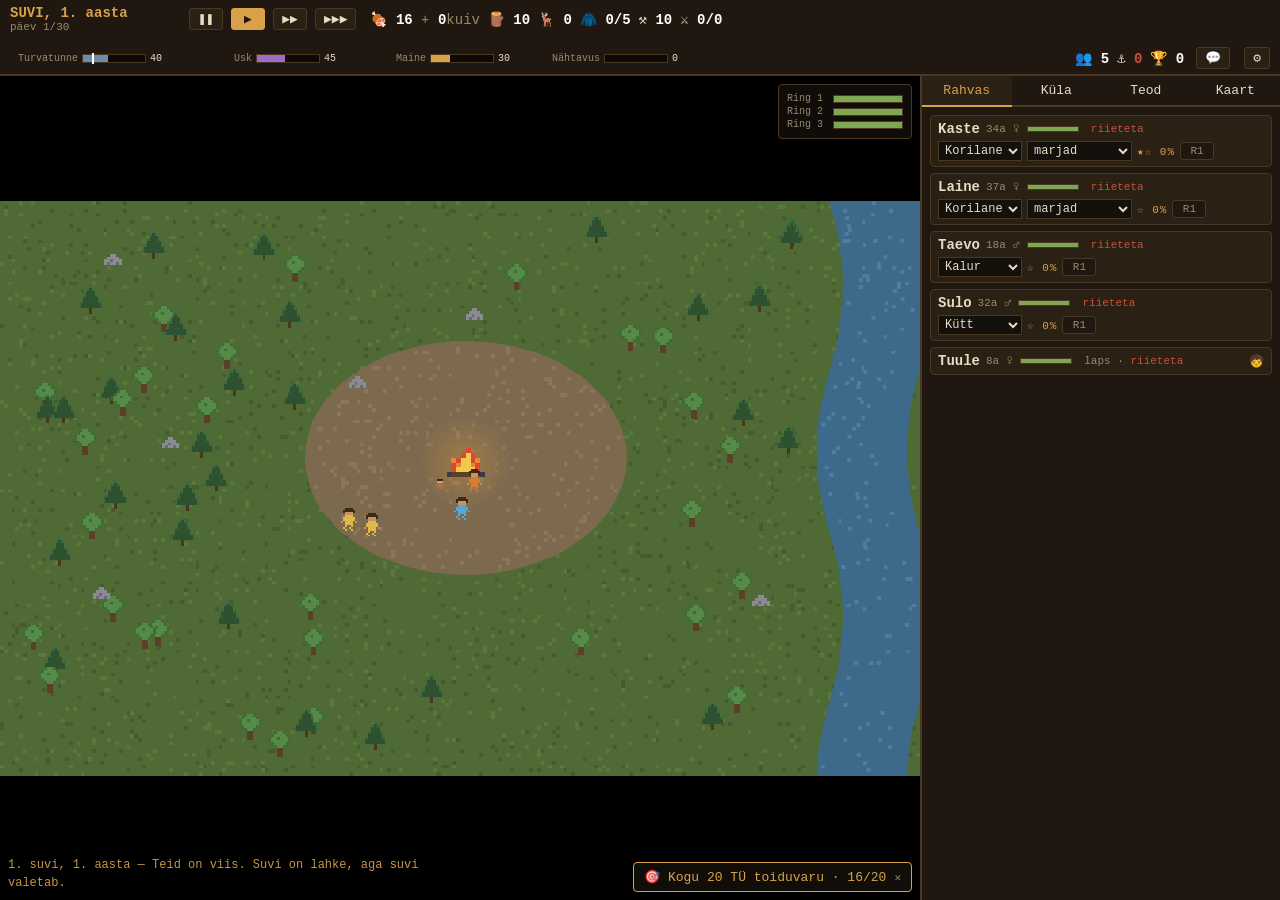
==== commit be7520e9: "Mobiil ja laager: kontrastsemad inimesed, kompaktsem ülariba, ringi-nupp - ametivärvid kontrastsemak" ====
--- a/game/index.html
+++ b/game/index.html
@@ -5,8 +5,8 @@
 <title>Kiviaeg — jääda või liikuda</title>
 <meta name="viewport" content="width=device-width, initial-scale=1">
 <link rel="icon" type="image/svg+xml" href="/favicon.svg">
-<link rel="stylesheet" href="css/style.css?v=25">
-<link rel="stylesheet" href="css/mobile.css?v=25">
+<link rel="stylesheet" href="css/style.css?v=26">
+<link rel="stylesheet" href="css/mobile.css?v=26">
 </head>
 <body>
 <div id="app">
@@ -116,21 +116,21 @@
   </div>
 </div>
 
-<script src="js/telemetry.js?v=25"></script>
-<script src="js/util.js?v=25"></script>
-<script src="js/data.js?v=25"></script>
-<script src="js/sprites.js?v=25"></script>
-<script src="js/world.js?v=25"></script>
-<script src="js/objectives.js?v=25"></script>
-<script src="js/person.js?v=25"></script>
-<script src="js/sim.js?v=25"></script>
-<script src="js/events.js?v=25"></script>
-<script src="js/combat.js?v=25"></script>
-<script src="js/render.js?v=25"></script>
-<script src="js/bot.js?v=25"></script>
-<script src="js/ui.js?v=25"></script>
-<script src="js/mobile.js?v=25"></script>
-<script src="js/admin.js?v=25"></script>
-<script src="js/main.js?v=25"></script>
+<script src="js/telemetry.js?v=26"></script>
+<script src="js/util.js?v=26"></script>
+<script src="js/data.js?v=26"></script>
+<script src="js/sprites.js?v=26"></script>
+<script src="js/world.js?v=26"></script>
+<script src="js/objectives.js?v=26"></script>
+<script src="js/person.js?v=26"></script>
+<script src="js/sim.js?v=26"></script>
+<script src="js/events.js?v=26"></script>
+<script src="js/combat.js?v=26"></script>
+<script src="js/render.js?v=26"></script>
+<script src="js/bot.js?v=26"></script>
+<script src="js/ui.js?v=26"></script>
+<script src="js/mobile.js?v=26"></script>
+<script src="js/admin.js?v=26"></script>
+<script src="js/main.js?v=26"></script>
 </body>
 </html>
--- a/game/css/style.css
+++ b/game/css/style.css
@@ -101,9 +101,15 @@
 .prow .skill { color: var(--accent); font-size: 11px; letter-spacing: 1px; }
 .prow .hbar { width: 52px; height: 6px; background: #0b0805; border: 1px solid var(--border); display: inline-block; }
 .prow .hfill { height: 100%; background: var(--ok); display: block; }
-.prow .tags { font-size: 11px; color: var(--dim); margin-top: 2px; }
-.prow .tags .warn { color: var(--danger); }
-.prow .tags .relic { color: var(--faith); }
+.prow .psex { font-size: 15px; color: var(--dim); line-height: 1; }
+.prow .ptags { font-size: 11px; color: var(--dim); margin-left: 6px; flex: 1 1 auto; min-width: 0;
+  overflow: hidden; text-overflow: ellipsis; white-space: nowrap; }
+.prow .ptags .warn { color: var(--danger); }
+.prow .ptags .relic { color: var(--faith); }
+.prow .ringbtn { padding: 2px 8px; font-size: 11px; min-width: 34px;
+  background: var(--panel); border: 1px solid var(--border); color: var(--dim); }
+.prow .ringbtn.far { border-color: var(--accent); color: var(--accent); background: var(--panel2); }
+.prow .ringbtn.far::after { content: " ⇥"; }
 .prow label.far { font-size: 11px; color: var(--dim); cursor: pointer; white-space: nowrap; }
 .prow label.far input { vertical-align: middle; }
 
--- a/game/css/mobile.css
+++ b/game/css/mobile.css
@@ -43,11 +43,12 @@
   #tb-res .dim { font-size: 10px; }
 
   /* rida 3: mõõdikud lühendatult + rahvas/skoor */
-  #tb-meters { order: 4; flex: 1 1 auto; gap: var(--sp-3) var(--sp-4); flex-wrap: wrap; }
-  .meter { gap: 3px; }
-  .meter label { width: auto; font-size: 9px; letter-spacing: .06em; }
-  .meter .bar { width: 34px; height: 7px; }
-  .meter .mval { font-size: 9px; width: 18px; }
+  #tb-meters { order: 4; flex: 1 1 100%; gap: var(--sp-3); flex-wrap: nowrap;
+    justify-content: space-between; }
+  .meter { gap: 2px; flex: 1 1 0; min-width: 0; }
+  .meter label { width: auto; font-size: 8px; letter-spacing: 0; white-space: nowrap; }
+  .meter .bar { width: 100%; min-width: 18px; height: 6px; }
+  .meter .mval { font-size: 8.5px; width: 15px; text-align: right; }
 
   #tb-pop { order: 5; margin-left: auto; gap: var(--sp-3); font-size: 12px; align-items: center; }
   #tb-pop b { font-size: 12px; }
@@ -116,11 +117,7 @@
     box-shadow: 0 -6px 18px rgba(0,0,0,.4);
   }
 
-  #sheet-handle {
-    display: flex; align-items: center; justify-content: center; gap: var(--sp-3);
-    padding: var(--sp-2) 0 var(--sp-1);
-    min-height: 26px; cursor: pointer;
-  }
+  #sheet-handle { display: none; }
   .sh-grip { display: block; width: 40px; height: 4px; border-radius: 2px; background: var(--border); }
   .sh-label { font-size: 9px; letter-spacing: .14em; text-transform: uppercase; color: var(--dim); }
   .sh-label { font-size: 8.5px; }
@@ -131,23 +128,19 @@
   /* puutealad: 44px miinimum */
   /* inimese kaart: kaks rida, ~poole madalam kui enne */
   .prow { padding: var(--sp-2) var(--sp-3); margin-bottom: var(--sp-2); }
-  .prow .phead { gap: var(--sp-2); }
+  .prow .phead { gap: 5px; align-items: center; }
   .prow .pname { font-size: 13.5px; }
   .prow .page { font-size: 10px; }
-  .prow .hbar { width: 42px; height: 5px; }
+  .prow .psex { font-size: 16px; }
+  .prow .hbar { width: 38px; height: 5px; flex: none; }
+  .prow .ptags { font-size: 10px; margin-left: 2px; }
   .prow .pctrl { gap: var(--sp-2); margin-top: var(--sp-2); flex-wrap: nowrap; align-items: center; }
   .prow select {
     min-height: 38px; font-size: 12.5px; padding: 0 var(--sp-2);
     max-width: none; flex: 1 1 0; min-width: 0; border-radius: 3px;
   }
   .prow .skill { font-size: 10px; flex: none; }
-  .prow label.far {
-    display: inline-flex; align-items: center; gap: 5px;
-    min-height: 38px; font-size: 0; flex: none; padding-right: 2px;
-  }
-  .prow label.far input { width: 20px; height: 20px; margin: 0; }
-  .prow label.far::after { content: "⇥"; font-size: 13px; color: var(--dim); }
-  .prow .tags { font-size: 10px; margin-top: 2px; line-height: 1.3; }
+  .prow .ringbtn { min-height: 38px; min-width: 44px; font-size: 12px; flex: none; }
 
   .bldrow, .act, .sitecard { padding: var(--sp-4); margin-bottom: var(--sp-3); }
   .bldrow button, .act button, .sitecard button, #btn-ration, #btn-clothes {
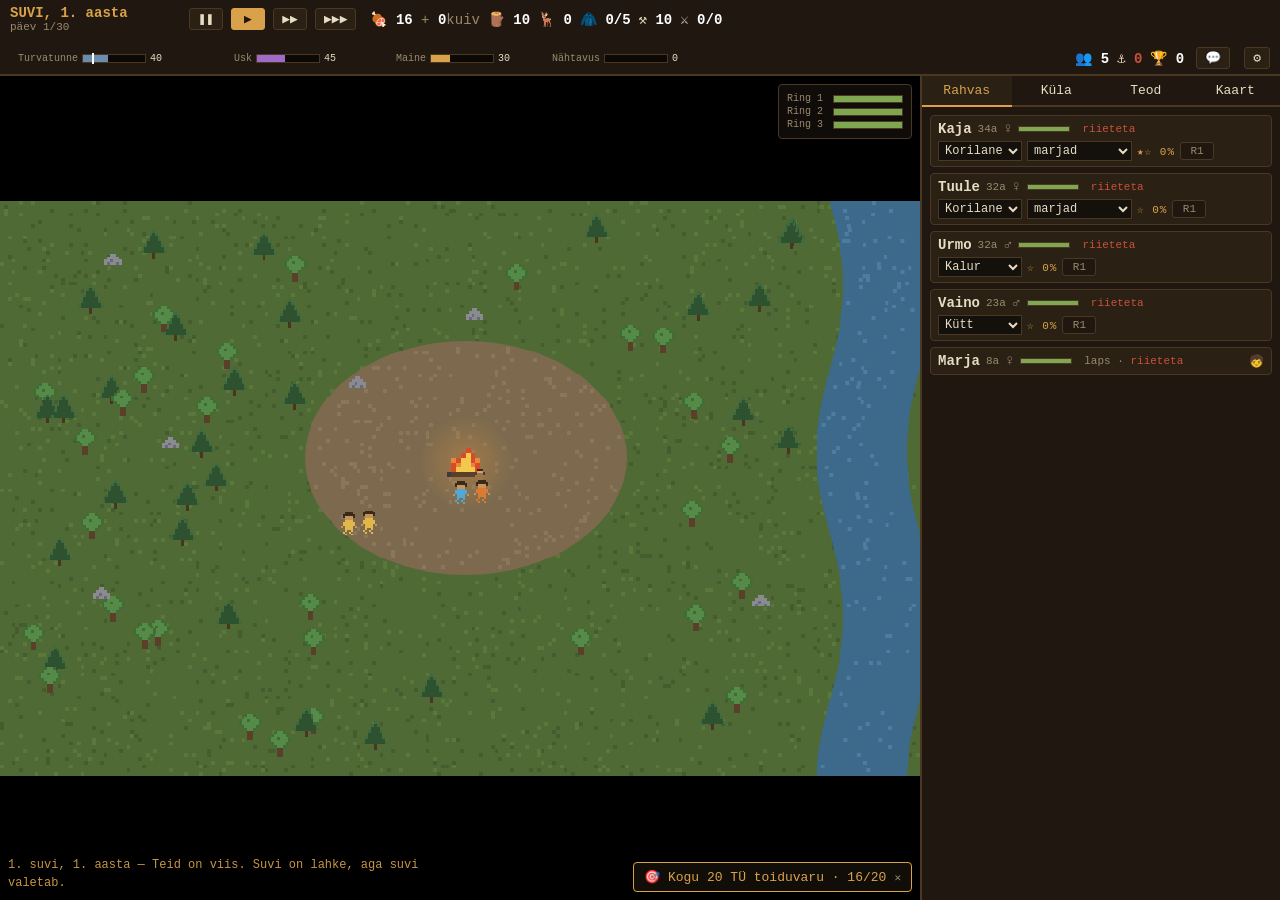
==== commit d0b04382: "Ringiribad klikitavad: selgitus koos praeguse seisuga Klõps laagrivaate R1/R2/R3 ribadel avab selgit" ====
--- a/game/index.html
+++ b/game/index.html
@@ -5,8 +5,8 @@
 <title>Kiviaeg — jääda või liikuda</title>
 <meta name="viewport" content="width=device-width, initial-scale=1">
 <link rel="icon" type="image/svg+xml" href="/favicon.svg">
-<link rel="stylesheet" href="css/style.css?v=26">
-<link rel="stylesheet" href="css/mobile.css?v=26">
+<link rel="stylesheet" href="css/style.css?v=27">
+<link rel="stylesheet" href="css/mobile.css?v=27">
 </head>
 <body>
 <div id="app">
@@ -116,21 +116,21 @@
   </div>
 </div>
 
-<script src="js/telemetry.js?v=26"></script>
-<script src="js/util.js?v=26"></script>
-<script src="js/data.js?v=26"></script>
-<script src="js/sprites.js?v=26"></script>
-<script src="js/world.js?v=26"></script>
-<script src="js/objectives.js?v=26"></script>
-<script src="js/person.js?v=26"></script>
-<script src="js/sim.js?v=26"></script>
-<script src="js/events.js?v=26"></script>
-<script src="js/combat.js?v=26"></script>
-<script src="js/render.js?v=26"></script>
-<script src="js/bot.js?v=26"></script>
-<script src="js/ui.js?v=26"></script>
-<script src="js/mobile.js?v=26"></script>
-<script src="js/admin.js?v=26"></script>
-<script src="js/main.js?v=26"></script>
+<script src="js/telemetry.js?v=27"></script>
+<script src="js/util.js?v=27"></script>
+<script src="js/data.js?v=27"></script>
+<script src="js/sprites.js?v=27"></script>
+<script src="js/world.js?v=27"></script>
+<script src="js/objectives.js?v=27"></script>
+<script src="js/person.js?v=27"></script>
+<script src="js/sim.js?v=27"></script>
+<script src="js/events.js?v=27"></script>
+<script src="js/combat.js?v=27"></script>
+<script src="js/render.js?v=27"></script>
+<script src="js/bot.js?v=27"></script>
+<script src="js/ui.js?v=27"></script>
+<script src="js/mobile.js?v=27"></script>
+<script src="js/admin.js?v=27"></script>
+<script src="js/main.js?v=27"></script>
 </body>
 </html>
--- a/game/css/style.css
+++ b/game/css/style.css
@@ -74,7 +74,8 @@
 #log-overlay .logline.evt { color: var(--accent); }
 #log-overlay .logline.bad { color: #e06a55; }
 #log-overlay .logline.good { color: #a5c97a; }
-#ring-overlay { position: absolute; right: 8px; top: 8px; background: rgba(20,16,12,0.75); padding: 6px 8px; border: 1px solid var(--border); border-radius: 4px; }
+#ring-overlay { position: absolute; right: 8px; top: 8px; background: rgba(20,16,12,0.75); padding: 6px 8px; border: 1px solid var(--border); border-radius: 4px; cursor: pointer; }
+#ring-overlay:hover { border-color: var(--accent); }
 .ringbar { display: flex; align-items: center; gap: 6px; margin: 2px 0; }
 .ringbar label { font-size: 10px; color: var(--dim); width: 40px; }
 .rbar { width: 70px; height: 8px; background: #0b0805; border: 1px solid var(--border); }
--- a/game/css/mobile.css
+++ b/game/css/mobile.css
@@ -78,7 +78,7 @@
 
   /* laagri kihid: väiksemad, aga loetavad */
   #ring-overlay { top: var(--sp-3); right: var(--sp-3); padding: var(--sp-2) var(--sp-3); }
-  #ring-overlay { padding: 3px 5px; }
+  #ring-overlay { padding: 5px 7px; min-width: 76px; }
   #ring-overlay .ringbar { margin: 1px 0; gap: 4px; }
   #ring-overlay .ringbar label { width: auto; min-width: 22px; font-size: 8px; white-space: nowrap; }
   #ring-overlay .rbar { width: 34px; height: 6px; }
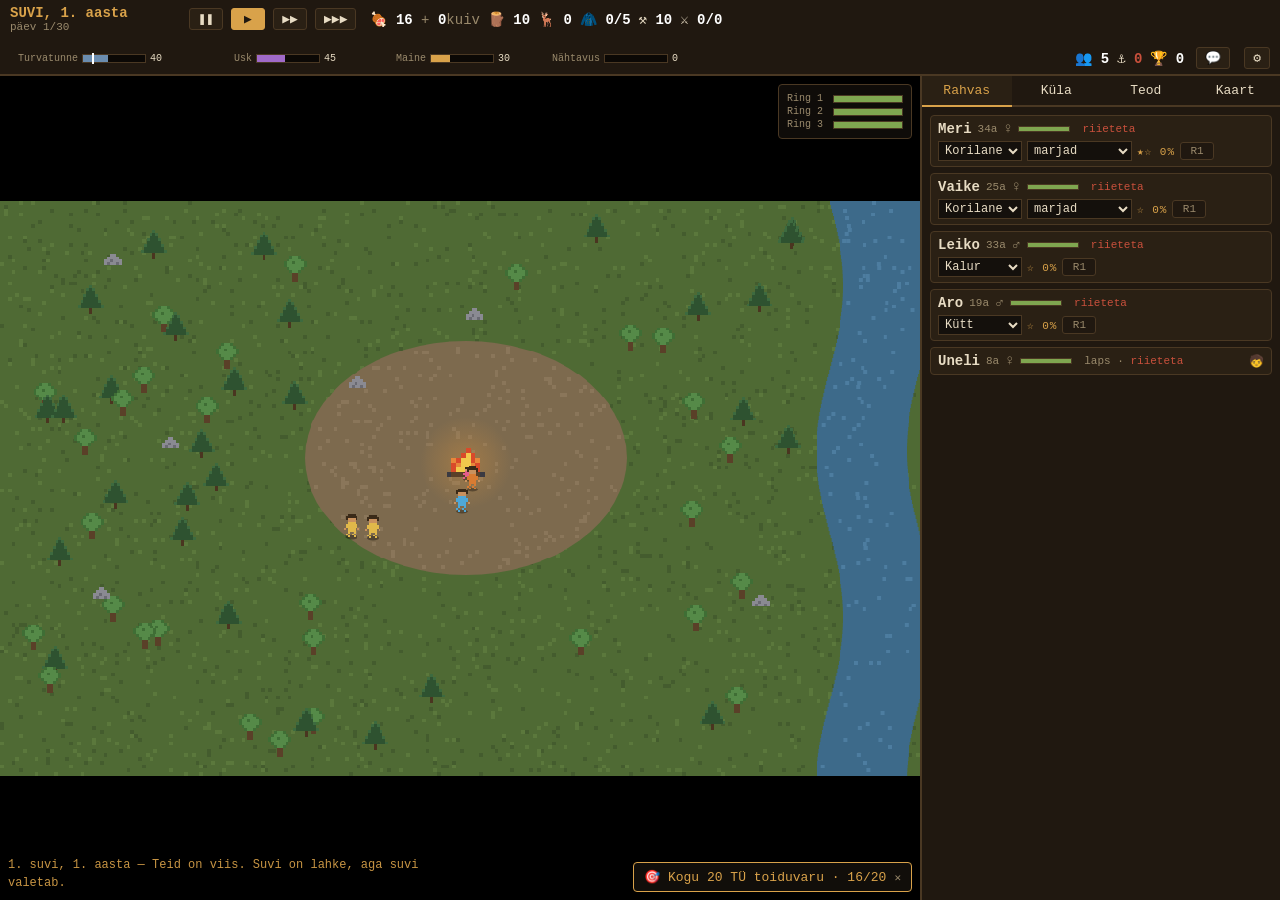
==== commit cfe38ac7: "Sprite'id: kontrastsemad ametivärvid ja maapinnavari Beež meister ja hall laps kadusid laagriplatsi " ====
--- a/game/index.html
+++ b/game/index.html
@@ -5,8 +5,8 @@
 <title>Kiviaeg — jääda või liikuda</title>
 <meta name="viewport" content="width=device-width, initial-scale=1">
 <link rel="icon" type="image/svg+xml" href="/favicon.svg">
-<link rel="stylesheet" href="css/style.css?v=27">
-<link rel="stylesheet" href="css/mobile.css?v=27">
+<link rel="stylesheet" href="css/style.css?v=29">
+<link rel="stylesheet" href="css/mobile.css?v=29">
 </head>
 <body>
 <div id="app">
@@ -116,21 +116,21 @@
   </div>
 </div>
 
-<script src="js/telemetry.js?v=27"></script>
-<script src="js/util.js?v=27"></script>
-<script src="js/data.js?v=27"></script>
-<script src="js/sprites.js?v=27"></script>
-<script src="js/world.js?v=27"></script>
-<script src="js/objectives.js?v=27"></script>
-<script src="js/person.js?v=27"></script>
-<script src="js/sim.js?v=27"></script>
-<script src="js/events.js?v=27"></script>
-<script src="js/combat.js?v=27"></script>
-<script src="js/render.js?v=27"></script>
-<script src="js/bot.js?v=27"></script>
-<script src="js/ui.js?v=27"></script>
-<script src="js/mobile.js?v=27"></script>
-<script src="js/admin.js?v=27"></script>
-<script src="js/main.js?v=27"></script>
+<script src="js/telemetry.js?v=29"></script>
+<script src="js/util.js?v=29"></script>
+<script src="js/data.js?v=29"></script>
+<script src="js/sprites.js?v=29"></script>
+<script src="js/world.js?v=29"></script>
+<script src="js/objectives.js?v=29"></script>
+<script src="js/person.js?v=29"></script>
+<script src="js/sim.js?v=29"></script>
+<script src="js/events.js?v=29"></script>
+<script src="js/combat.js?v=29"></script>
+<script src="js/render.js?v=29"></script>
+<script src="js/bot.js?v=29"></script>
+<script src="js/ui.js?v=29"></script>
+<script src="js/mobile.js?v=29"></script>
+<script src="js/admin.js?v=29"></script>
+<script src="js/main.js?v=29"></script>
 </body>
 </html>
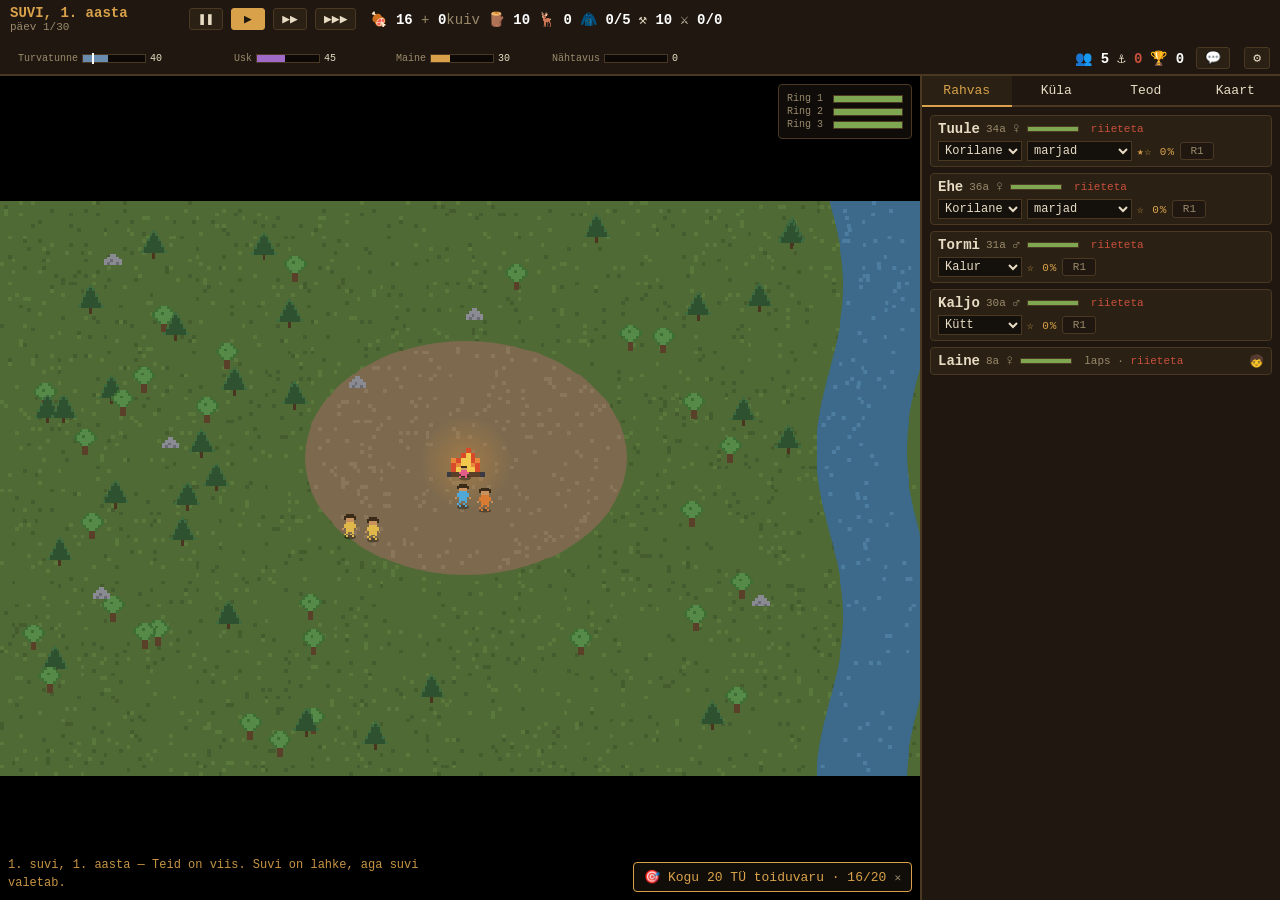
==== commit de57ed1c: "Mobiil: logi laskub alla, kui eesmärgiriba on peidetud #log-overlay oli kinnitatud bottom: var(--mob" ====
--- a/game/index.html
+++ b/game/index.html
@@ -5,8 +5,8 @@
 <title>Kiviaeg — jääda või liikuda</title>
 <meta name="viewport" content="width=device-width, initial-scale=1">
 <link rel="icon" type="image/svg+xml" href="/favicon.svg">
-<link rel="stylesheet" href="css/style.css?v=29">
-<link rel="stylesheet" href="css/mobile.css?v=29">
+<link rel="stylesheet" href="css/style.css?v=30">
+<link rel="stylesheet" href="css/mobile.css?v=30">
 </head>
 <body>
 <div id="app">
@@ -116,21 +116,21 @@
   </div>
 </div>
 
-<script src="js/telemetry.js?v=29"></script>
-<script src="js/util.js?v=29"></script>
-<script src="js/data.js?v=29"></script>
-<script src="js/sprites.js?v=29"></script>
-<script src="js/world.js?v=29"></script>
-<script src="js/objectives.js?v=29"></script>
-<script src="js/person.js?v=29"></script>
-<script src="js/sim.js?v=29"></script>
-<script src="js/events.js?v=29"></script>
-<script src="js/combat.js?v=29"></script>
-<script src="js/render.js?v=29"></script>
-<script src="js/bot.js?v=29"></script>
-<script src="js/ui.js?v=29"></script>
-<script src="js/mobile.js?v=29"></script>
-<script src="js/admin.js?v=29"></script>
-<script src="js/main.js?v=29"></script>
+<script src="js/telemetry.js?v=30"></script>
+<script src="js/util.js?v=30"></script>
+<script src="js/data.js?v=30"></script>
+<script src="js/sprites.js?v=30"></script>
+<script src="js/world.js?v=30"></script>
+<script src="js/objectives.js?v=30"></script>
+<script src="js/person.js?v=30"></script>
+<script src="js/sim.js?v=30"></script>
+<script src="js/events.js?v=30"></script>
+<script src="js/combat.js?v=30"></script>
+<script src="js/render.js?v=30"></script>
+<script src="js/bot.js?v=30"></script>
+<script src="js/ui.js?v=30"></script>
+<script src="js/mobile.js?v=30"></script>
+<script src="js/admin.js?v=30"></script>
+<script src="js/main.js?v=30"></script>
 </body>
 </html>
--- a/game/css/mobile.css
+++ b/game/css/mobile.css
@@ -107,6 +107,10 @@
     background: rgba(20,16,12,.92);
     max-width: none; right: 0;
   }
+
+  /* riba peidetud (✕, eesmärk täidetud või eesmärki pole) — logi laskub
+     laagri alumisse serva, muidu jääks sinna riba-kõrgune tühi tükk */
+  #canvas-wrap:has(#obj-bar.hidden) #log-overlay { bottom: 0; }
 
   /* ---------- alumine leht ---------- */
   #side {
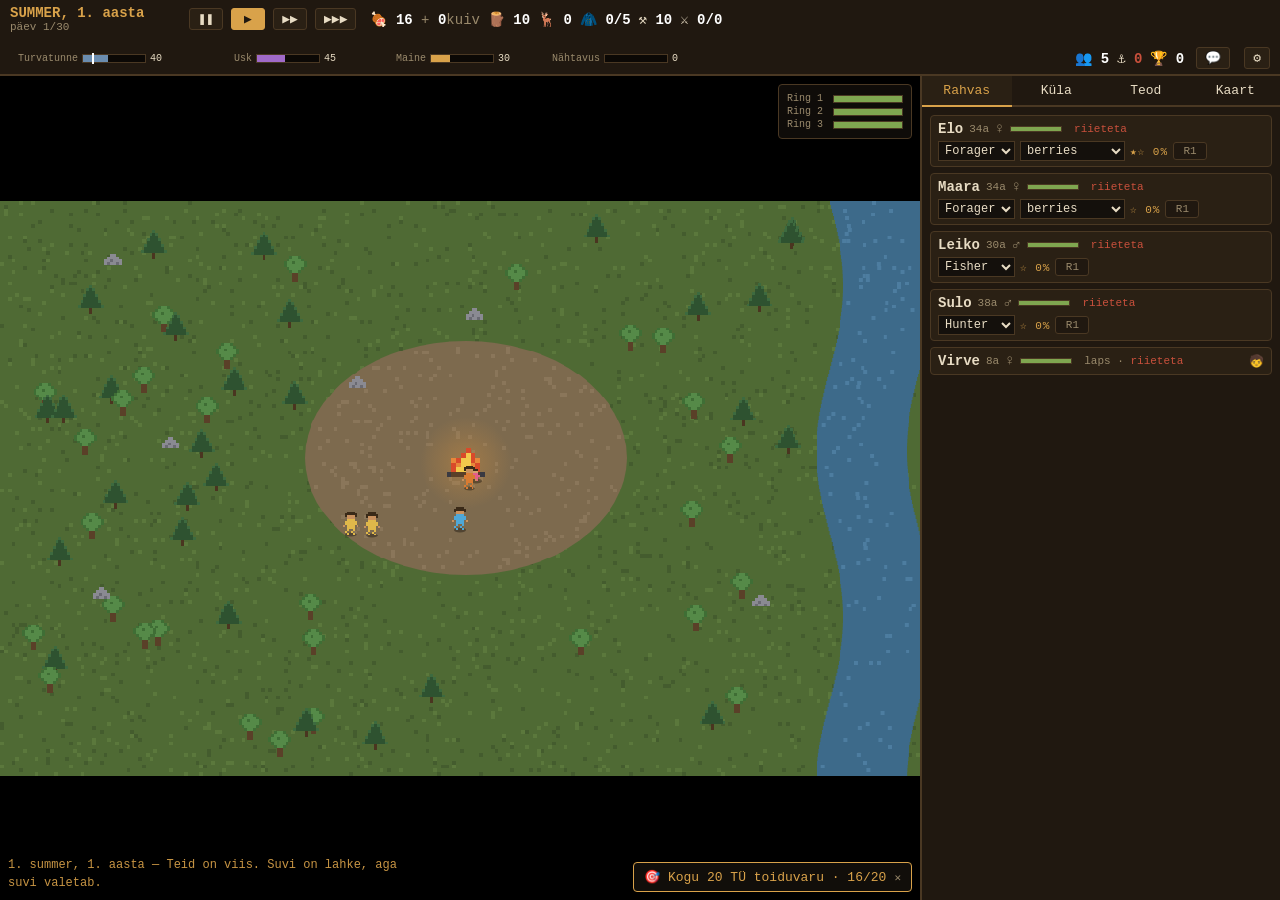
==== commit c303ef07: "Jõeta kohad on jahimaad: kevad (ja aasta) enam mitte surmalõks Mõõdetud: sunnitud kolimine jõeta koh" ====
--- a/game/index.html
+++ b/game/index.html
@@ -5,8 +5,8 @@
 <title>Kiviaeg — jääda või liikuda</title>
 <meta name="viewport" content="width=device-width, initial-scale=1">
 <link rel="icon" type="image/svg+xml" href="/favicon.svg">
-<link rel="stylesheet" href="css/style.css?v=30">
-<link rel="stylesheet" href="css/mobile.css?v=30">
+<link rel="stylesheet" href="css/style.css?v=31">
+<link rel="stylesheet" href="css/mobile.css?v=31">
 </head>
 <body>
 <div id="app">
@@ -116,21 +116,21 @@
   </div>
 </div>
 
-<script src="js/telemetry.js?v=30"></script>
-<script src="js/util.js?v=30"></script>
-<script src="js/data.js?v=30"></script>
-<script src="js/sprites.js?v=30"></script>
-<script src="js/world.js?v=30"></script>
-<script src="js/objectives.js?v=30"></script>
-<script src="js/person.js?v=30"></script>
-<script src="js/sim.js?v=30"></script>
-<script src="js/events.js?v=30"></script>
-<script src="js/combat.js?v=30"></script>
-<script src="js/render.js?v=30"></script>
-<script src="js/bot.js?v=30"></script>
-<script src="js/ui.js?v=30"></script>
-<script src="js/mobile.js?v=30"></script>
-<script src="js/admin.js?v=30"></script>
-<script src="js/main.js?v=30"></script>
+<script src="js/telemetry.js?v=31"></script>
+<script src="js/util.js?v=31"></script>
+<script src="js/data.js?v=31"></script>
+<script src="js/sprites.js?v=31"></script>
+<script src="js/world.js?v=31"></script>
+<script src="js/objectives.js?v=31"></script>
+<script src="js/person.js?v=31"></script>
+<script src="js/sim.js?v=31"></script>
+<script src="js/events.js?v=31"></script>
+<script src="js/combat.js?v=31"></script>
+<script src="js/render.js?v=31"></script>
+<script src="js/bot.js?v=31"></script>
+<script src="js/ui.js?v=31"></script>
+<script src="js/mobile.js?v=31"></script>
+<script src="js/admin.js?v=31"></script>
+<script src="js/main.js?v=31"></script>
 </body>
 </html>
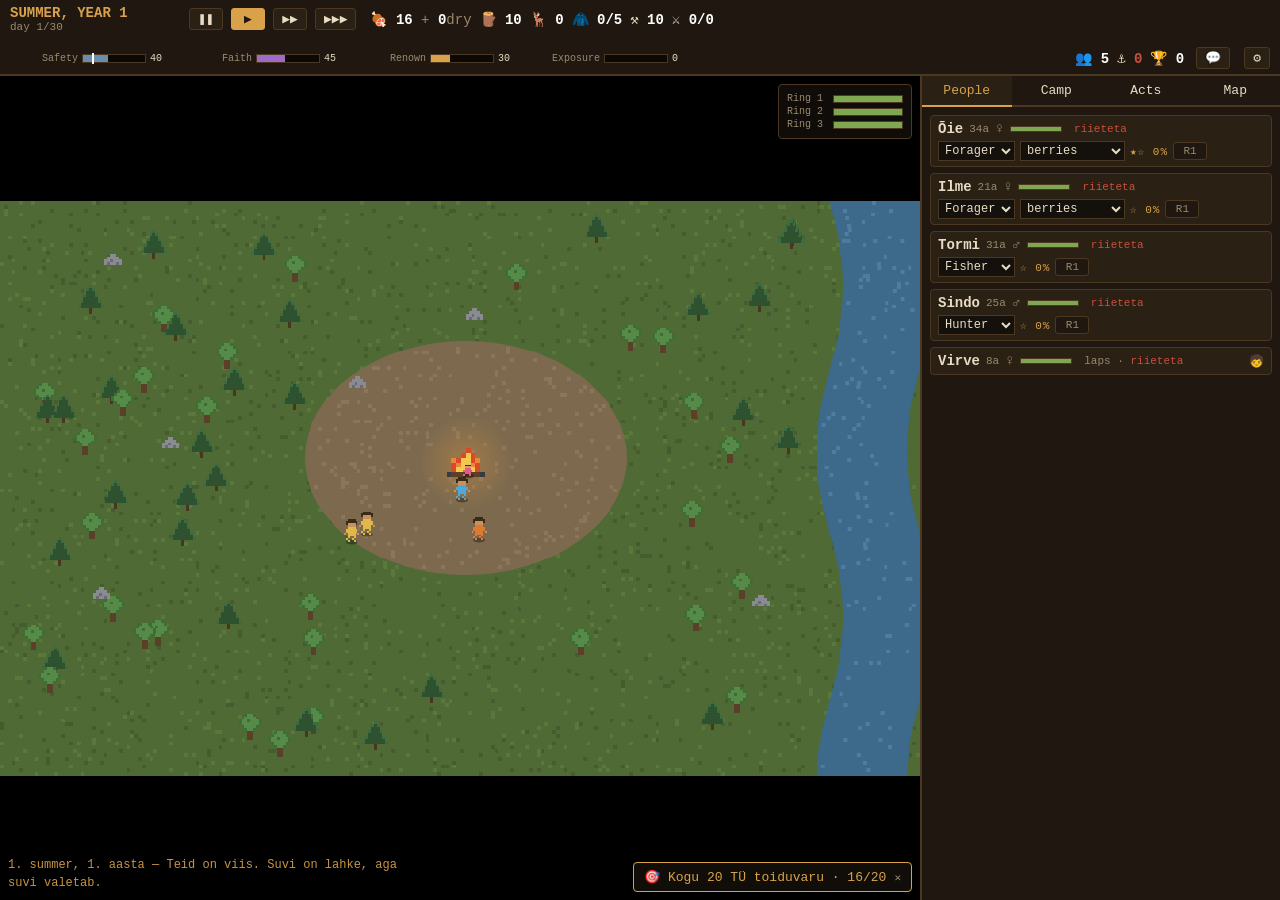
==== commit 42b71d6f: "Jõeta koha jahiboonus jääb avastamata saladuseks — kohakaart ei vihja Co-Authored-By: Claude Fable 5" ====
--- a/game/index.html
+++ b/game/index.html
@@ -1,47 +1,47 @@
 <!DOCTYPE html>
-<html lang="et">
+<html lang="en">
 <head>
 <meta charset="utf-8">
-<title>Kiviaeg — jääda või liikuda</title>
+<title>The Winter Count — Stay or Roam</title>
 <meta name="viewport" content="width=device-width, initial-scale=1">
 <link rel="icon" type="image/svg+xml" href="/favicon.svg">
-<link rel="stylesheet" href="css/style.css?v=31">
-<link rel="stylesheet" href="css/mobile.css?v=31">
+<link rel="stylesheet" href="css/style.css?v=32">
+<link rel="stylesheet" href="css/mobile.css?v=32">
 </head>
 <body>
 <div id="app">
   <!-- Top bar -->
   <div id="topbar">
     <div class="tb-group" id="tb-date">
-      <span id="date-txt">1. suvi, 1. aasta</span>
-      <span id="day-txt" class="dim">päev 1/30</span>
+      <span id="date-txt">summer 1, year 1</span>
+      <span id="day-txt" class="dim">day 1/30</span>
     </div>
     <div class="tb-group" id="tb-speed">
-      <button class="spd" data-spd="0" title="Paus (tühik)">❚❚</button>
-      <button class="spd" data-spd="1" title="Tavaline kiirus">▶</button>
-      <button class="spd" data-spd="2" title="Kahekordne">▶▶</button>
-      <button class="spd" data-spd="4" title="Neljakordne">▶▶▶</button>
+      <button class="spd" data-spd="0" title="Pause (space)">❚❚</button>
+      <button class="spd" data-spd="1" title="Normal speed">▶</button>
+      <button class="spd" data-spd="2" title="Double speed">▶▶</button>
+      <button class="spd" data-spd="4" title="Quadruple speed">▶▶▶</button>
     </div>
     <div class="tb-group" id="tb-res">
-      <span class="res" id="res-toit" title="Värske toit rikneb ~6 päevaga. Kuivatatud säilib talve.">🍖 <b id="r-fresh">0</b> <span class="dim">+</span> <b id="r-dried">0</b><span class="dim">kuiv</span></span>
-      <span class="res" id="res-mat" title="Materjal: puit, kivi, luu. Vajalik ehitisteks ja tööriistadeks.">🪵 <b id="r-mat">0</b></span>
-      <span class="res" id="res-hides" title="Nahad tulevad ainult jahilt. Vajalikud talveriieteks.">🦌 <b id="r-hides">0</b></span>
-      <span class="res" id="res-clothes" title="Talveriided: mitu inimest on riietatud / kokku">🧥 <b id="r-clothes">0/0</b></span>
-      <span class="res" id="res-tool" title="Tööriistade kvaliteet. Meister hoiab korras, töökoht tõstab lage.">⚒ <b id="r-tool">0</b></span>
+      <span class="res" id="res-toit" title="Fresh food rots in about 6 days. Dried food keeps through winter.">🍖 <b id="r-fresh">0</b> <span class="dim">+</span> <b id="r-dried">0</b><span class="dim">dry</span></span>
+      <span class="res" id="res-mat" title="Timber, stone and bone. Needed for building and tools.">🪵 <b id="r-mat">0</b></span>
+      <span class="res" id="res-hides" title="Hides come only from hunting. Needed for winter clothes.">🦌 <b id="r-hides">0</b></span>
+      <span class="res" id="res-clothes" title="Winter clothes: how many are clothed / total">🧥 <b id="r-clothes">0/0</b></span>
+      <span class="res" id="res-tool" title="Tool quality. A crafter keeps them sharp, a workshop raises the ceiling.">⚒ <b id="r-tool">0</b></span>
       <span class="res" id="res-gear" title="">⚔ <b id="r-gear">0</b></span>
     </div>
     <div class="tb-group" id="tb-meters">
-      <div class="meter" id="m-sec" title=""><label>Turvatunne</label><div class="bar"><div class="fill sec"></div><div class="req"></div></div><span class="mval"></span></div>
-      <div class="meter" id="m-faith" title="Usk on puhver raskuste vastu: kõrge usuga talutakse nälga ja surma ilma lahkumata."><label>Usk</label><div class="bar"><div class="fill faith"></div></div><span class="mval"></span></div>
-      <div class="meter" id="m-rep" title="Maine määrab, kes tuleb: liitujad, kauplejad… või röövlid."><label>Maine</label><div class="bar"><div class="fill rep"></div></div><span class="mval"></span></div>
-      <div class="meter" id="m-vis" title=""><label>Nähtavus</label><div class="bar"><div class="fill vis"></div></div><span class="mval"></span></div>
+      <div class="meter" id="m-sec" title=""><label>Safety</label><div class="bar"><div class="fill sec"></div><div class="req"></div></div><span class="mval"></span></div>
+      <div class="meter" id="m-faith" title="Faith is a buffer against hardship: with high faith people endure hunger and death without leaving."><label>Faith</label><div class="bar"><div class="fill faith"></div></div><span class="mval"></span></div>
+      <div class="meter" id="m-rep" title="Renown decides who comes: joiners, traders… or raiders."><label>Renown</label><div class="bar"><div class="fill rep"></div></div><span class="mval"></span></div>
+      <div class="meter" id="m-vis" title=""><label>Exposure</label><div class="bar"><div class="fill vis"></div></div><span class="mval"></span></div>
     </div>
     <div class="tb-group" id="tb-pop">
-      <span id="pop-txt" title="Rahvaarv">👥 <b id="r-pop">0</b></span>
-      <span id="leave-txt" title="Lahkumise hind: mis jääb maha, kui kolite. Iga ehitis tõstab seda.">⚓ <b id="r-leave">0</b></span>
-      <span id="score-txt" title="Skoor koguneb iga elatud hooajaga: rahvaarv, varad, reliikviad, üle elatud talved, võidetud sõjaretked. Surm lõpetab kogumise.">🏆 <b id="r-score">0</b></span>
-      <button id="btn-feedback" title="Saada tagasisidet">💬</button>
-      <button id="tb-more" title="Rohkem näitajaid" aria-expanded="false">⌄</button>
+      <span id="pop-txt" title="Population">👥 <b id="r-pop">0</b></span>
+      <span id="leave-txt" title="The cost of leaving: what you abandon if you move. Every building raises it.">⚓ <b id="r-leave">0</b></span>
+      <span id="score-txt" title="Score builds every season you survive: people, stores, relics, winters passed, raids won. Death ends the count.">🏆 <b id="r-score">0</b></span>
+      <button id="btn-feedback" title="Send feedback">💬</button>
+      <button id="tb-more" title="More readings" aria-expanded="false">⌄</button>
     </div>
   </div>
 
@@ -50,23 +50,23 @@
     <div id="canvas-wrap">
       <canvas id="game-canvas" width="960" height="600"></canvas>
       <div id="log-overlay"></div>
-      <div id="ring-overlay" title="Ümbruse rikkus ringide kaupa. Kui ring tühjeneb, käivad töölised kaugemal: aeglasem ja ohtlikum.">
+      <div id="ring-overlay" title="How rich the land is, ring by ring. When a ring empties, workers walk further: slower and more dangerous.">
         <div class="ringbar" id="rb-0"><label>Ring 1</label><div class="rbar"><div class="rfill"></div></div></div>
         <div class="ringbar" id="rb-1"><label>Ring 2</label><div class="rbar"><div class="rfill"></div></div></div>
         <div class="ringbar" id="rb-2"><label>Ring 3</label><div class="rbar"><div class="rfill"></div></div></div>
       </div>
       <div id="away-overlay"></div>
-      <div id="obj-bar" class="hidden"><span id="obj-title"></span><span id="obj-hide" title="Peida eesmärgid">✕</span></div>
+      <div id="obj-bar" class="hidden"><span id="obj-title"></span><span id="obj-hide" title="Hide goals">✕</span></div>
     </div>
 
     <!-- Side panel -->
     <div id="side">
-      <div id="sheet-handle" aria-hidden="true"><span class="sh-grip"></span><span class="sh-label">tõmba üles</span></div>
+      <div id="sheet-handle" aria-hidden="true"><span class="sh-grip"></span><span class="sh-label">drag up</span></div>
       <div id="tabs">
-        <button class="tab active" data-tab="rahvas">Rahvas</button>
-        <button class="tab" data-tab="kyla">Küla</button>
-        <button class="tab" data-tab="teod">Teod</button>
-        <button class="tab" data-tab="kaart">Kaart</button>
+        <button class="tab active" data-tab="rahvas">People</button>
+        <button class="tab" data-tab="kyla">Camp</button>
+        <button class="tab" data-tab="teod">Acts</button>
+        <button class="tab" data-tab="kaart">Map</button>
       </div>
       <div id="tab-rahvas" class="tabpage active"></div>
       <div id="tab-kyla" class="tabpage"></div>
@@ -78,17 +78,17 @@
 
 <!-- Mobiil: logi täisvaates -->
 <div id="log-full">
-  <div class="lf-head"><b>Sündmuste logi</b><button id="lf-close" aria-label="Sulge">✕</button></div>
+  <div class="lf-head"><b>Event log</b><button id="lf-close" aria-label="Close">✕</button></div>
   <div class="lf-body"></div>
 </div>
 
 <!-- Mobiil: tegevusriba -->
-<nav id="mob-tabs" aria-label="Vaated">
-  <button data-mtab="rahvas"><span class="mt-ico">◆</span><span class="mt-lab">Rahvas</span></button>
-  <button data-mtab="kyla"><span class="mt-ico">▣</span><span class="mt-lab">Küla</span></button>
-  <button data-mtab="teod"><span class="mt-ico">✦</span><span class="mt-lab">Teod</span></button>
-  <button data-mtab="kaart"><span class="mt-ico">◇</span><span class="mt-lab">Kaart</span></button>
-  <button id="mt-speed" title="Kiirus"><span class="mt-ico">⏸</span><span class="mt-lab">1×</span></button>
+<nav id="mob-tabs" aria-label="Views">
+  <button data-mtab="rahvas"><span class="mt-ico">◆</span><span class="mt-lab">People</span></button>
+  <button data-mtab="kyla"><span class="mt-ico">▣</span><span class="mt-lab">Camp</span></button>
+  <button data-mtab="teod"><span class="mt-ico">✦</span><span class="mt-lab">Acts</span></button>
+  <button data-mtab="kaart"><span class="mt-ico">◇</span><span class="mt-lab">Map</span></button>
+  <button id="mt-speed" title="Speed"><span class="mt-ico">⏸</span><span class="mt-lab">1×</span></button>
 </nav>
 
 <!-- Modal -->
@@ -103,34 +103,34 @@
 <!-- Combat overlay -->
 <div id="combat-back" class="hidden">
   <div id="combat-box">
-    <h2 id="combat-title">Kokkupõrge</h2>
+    <h2 id="combat-title">Encounter</h2>
     <canvas id="combat-canvas" width="780" height="480"></canvas>
     <div id="combat-info"></div>
     <div id="combat-buttons">
-      <button id="cb-endturn">Käik läbi</button>
-      <button id="cb-flee" title="Kõik põgenevad. Kaotad saaki ja mainet, aga mitte inimesi.">Põgene</button>
-      <button id="cb-auto" title="Lase lahingul ise laheneda.">Lahenda ise</button>
+      <button id="cb-endturn">End turn</button>
+      <button id="cb-flee" title="Everyone runs. You lose loot and renown, but not people.">Flee</button>
+      <button id="cb-auto" title="Let the fight resolve itself.">Auto-resolve</button>
     </div>
-    <button id="cb-confirm">⚔ Ründa</button>
+    <button id="cb-confirm">⚔ Attack</button>
     <div id="combat-log"></div>
   </div>
 </div>
 
-<script src="js/telemetry.js?v=31"></script>
-<script src="js/util.js?v=31"></script>
-<script src="js/data.js?v=31"></script>
-<script src="js/sprites.js?v=31"></script>
-<script src="js/world.js?v=31"></script>
-<script src="js/objectives.js?v=31"></script>
-<script src="js/person.js?v=31"></script>
-<script src="js/sim.js?v=31"></script>
-<script src="js/events.js?v=31"></script>
-<script src="js/combat.js?v=31"></script>
-<script src="js/render.js?v=31"></script>
-<script src="js/bot.js?v=31"></script>
-<script src="js/ui.js?v=31"></script>
-<script src="js/mobile.js?v=31"></script>
-<script src="js/admin.js?v=31"></script>
-<script src="js/main.js?v=31"></script>
+<script src="js/telemetry.js?v=32"></script>
+<script src="js/util.js?v=32"></script>
+<script src="js/data.js?v=32"></script>
+<script src="js/sprites.js?v=32"></script>
+<script src="js/world.js?v=32"></script>
+<script src="js/objectives.js?v=32"></script>
+<script src="js/person.js?v=32"></script>
+<script src="js/sim.js?v=32"></script>
+<script src="js/events.js?v=32"></script>
+<script src="js/combat.js?v=32"></script>
+<script src="js/render.js?v=32"></script>
+<script src="js/bot.js?v=32"></script>
+<script src="js/ui.js?v=32"></script>
+<script src="js/mobile.js?v=32"></script>
+<script src="js/admin.js?v=32"></script>
+<script src="js/main.js?v=32"></script>
 </body>
 </html>
